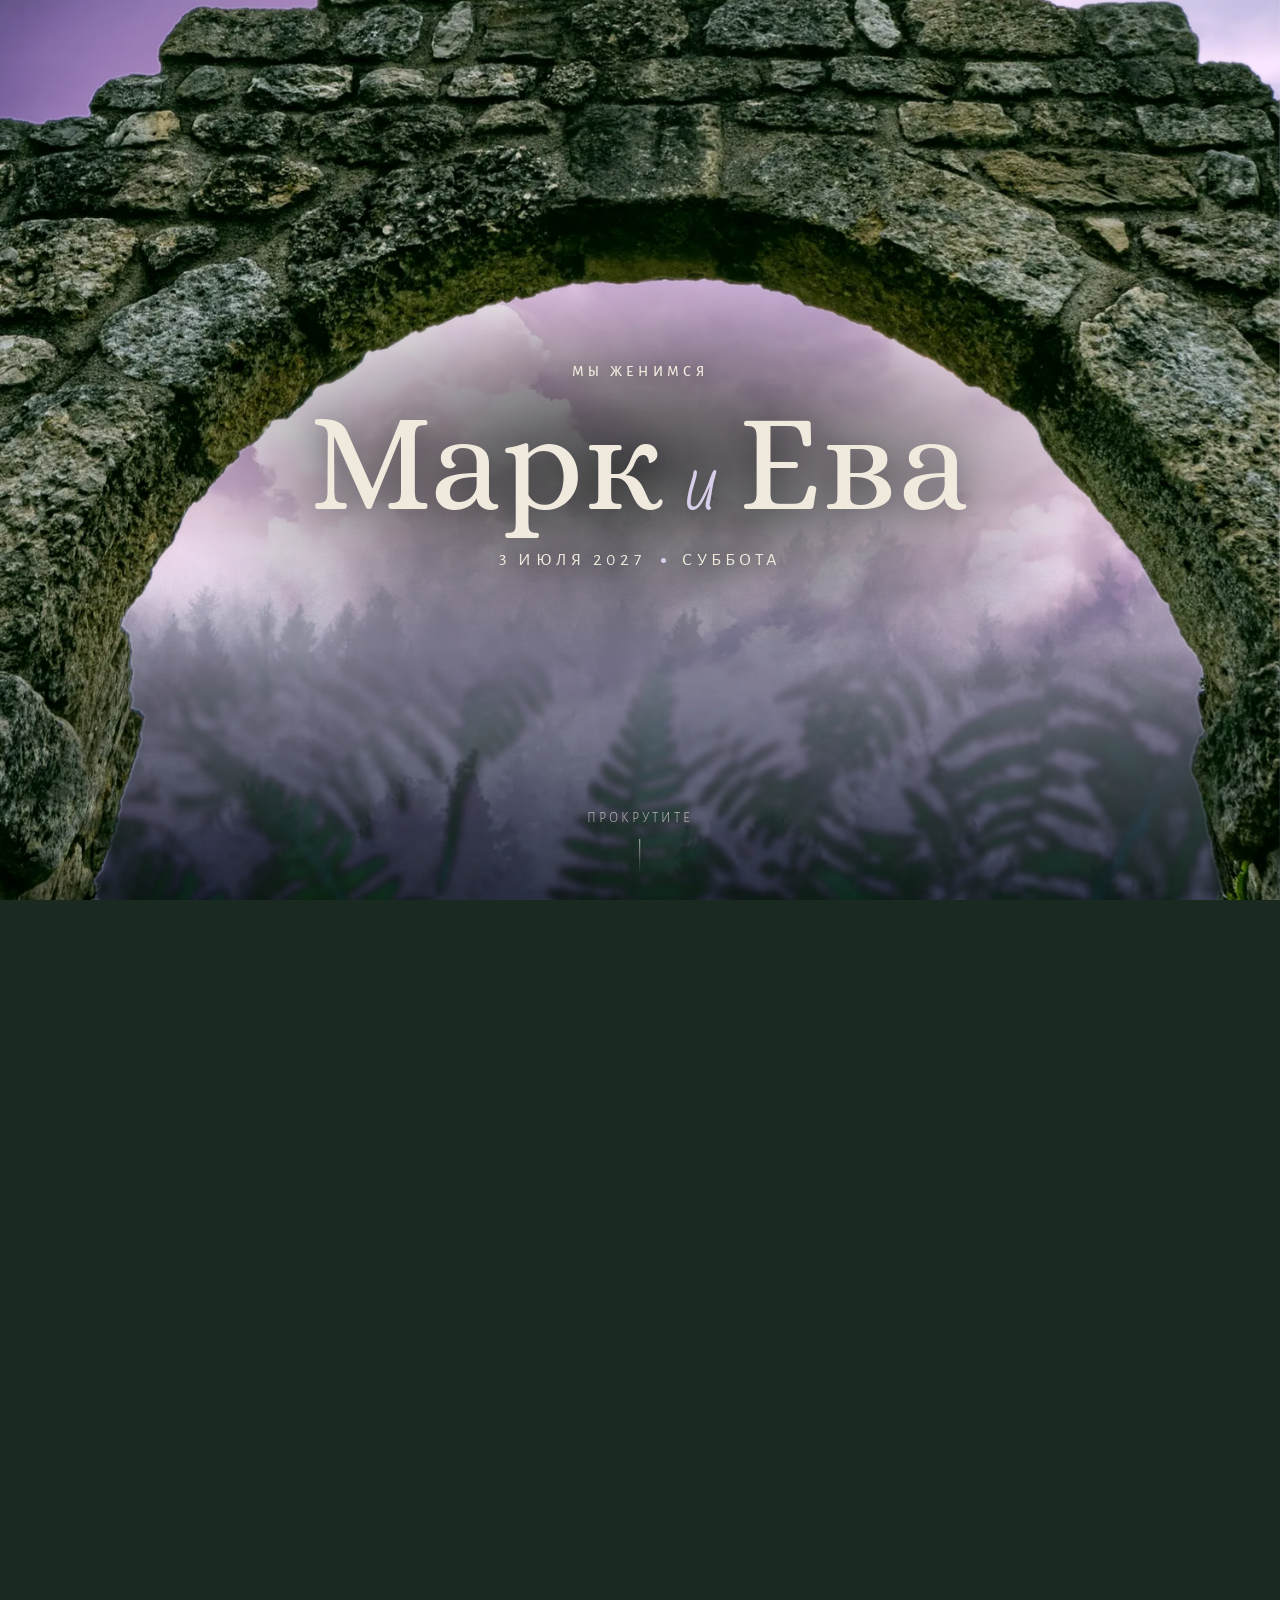
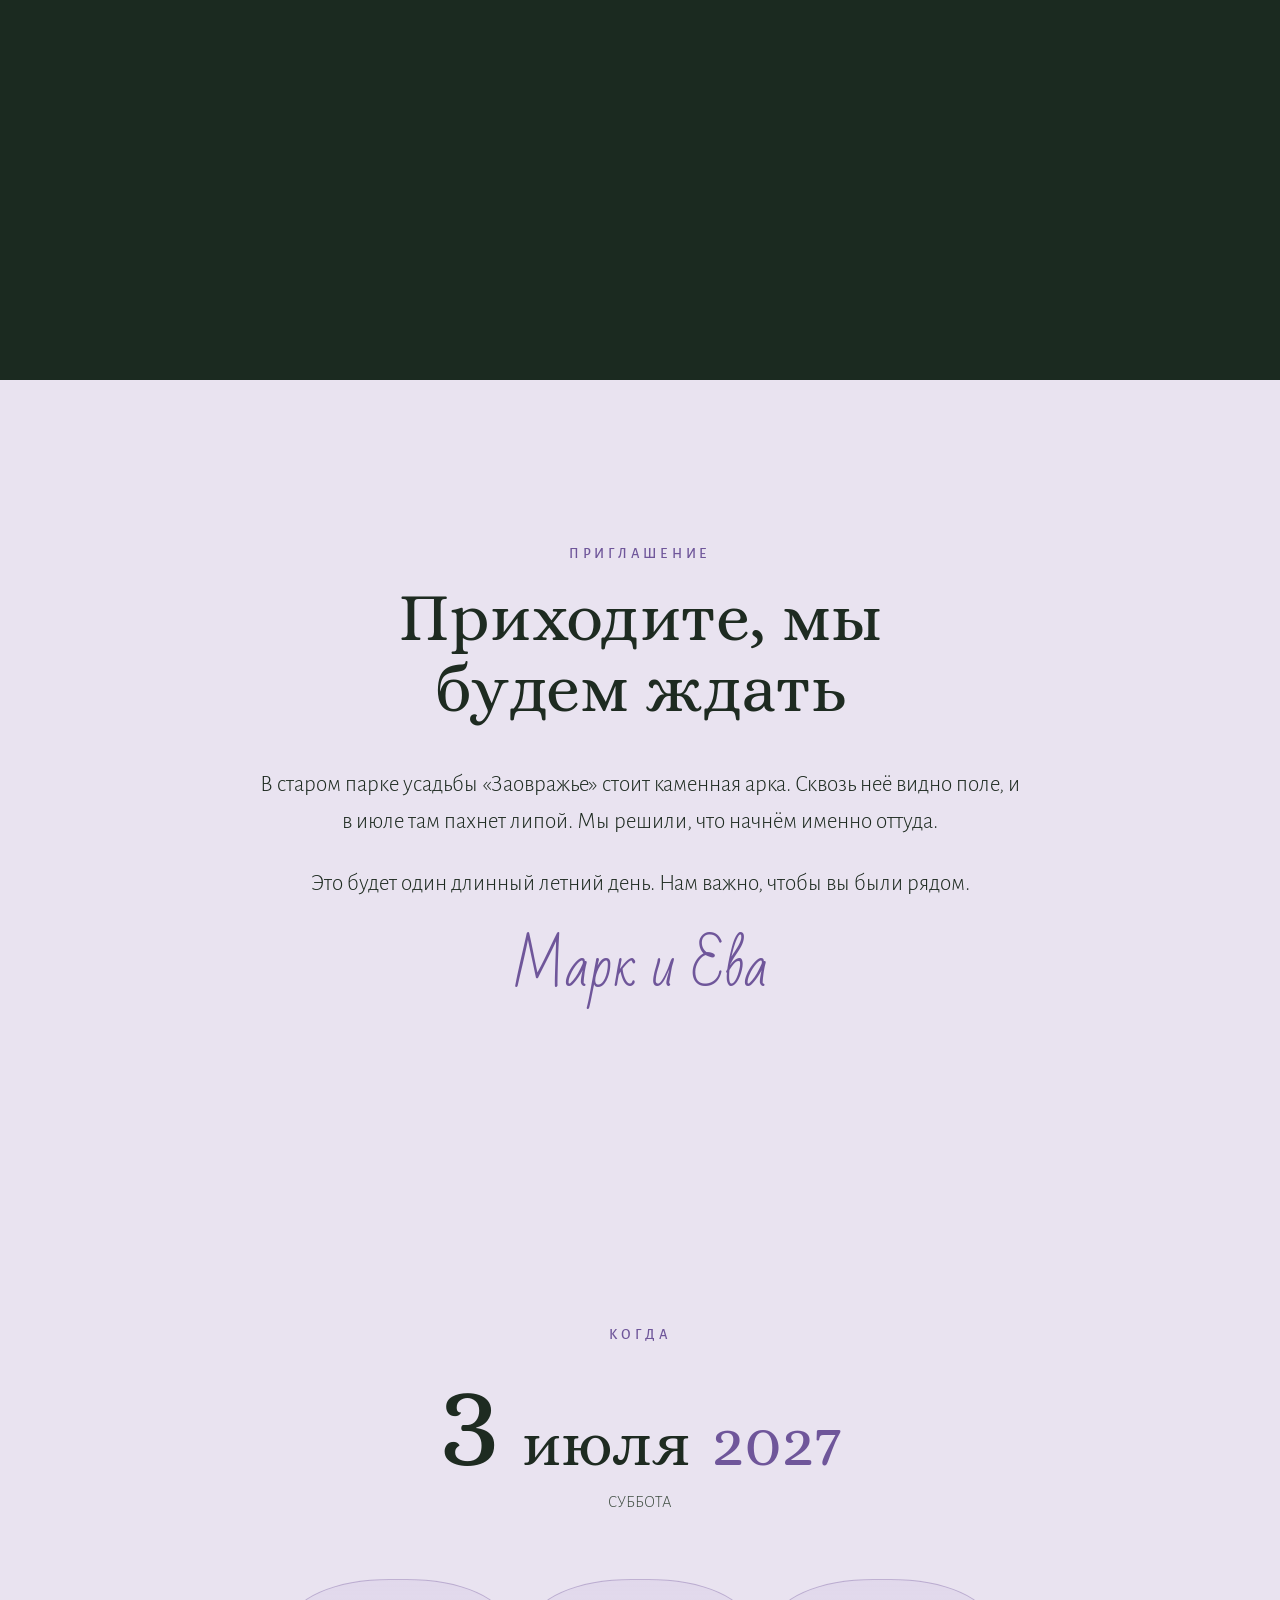
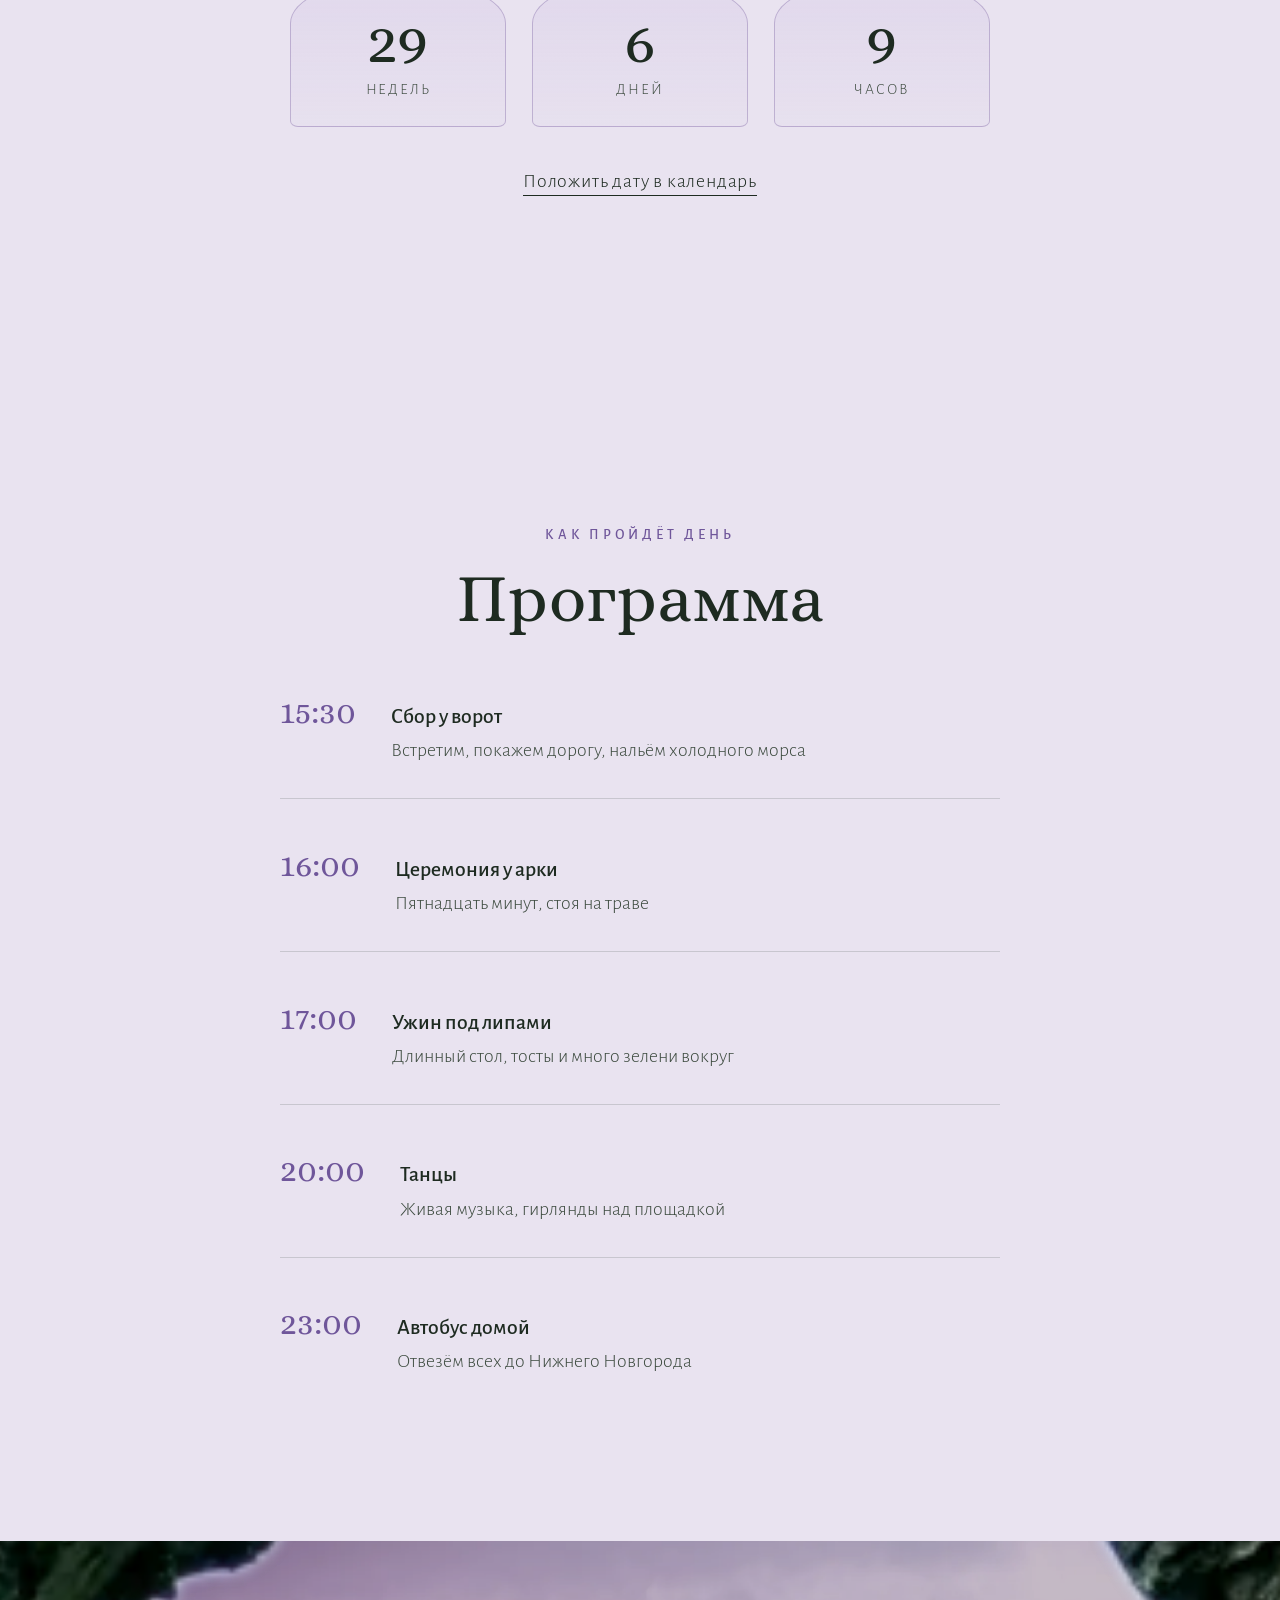
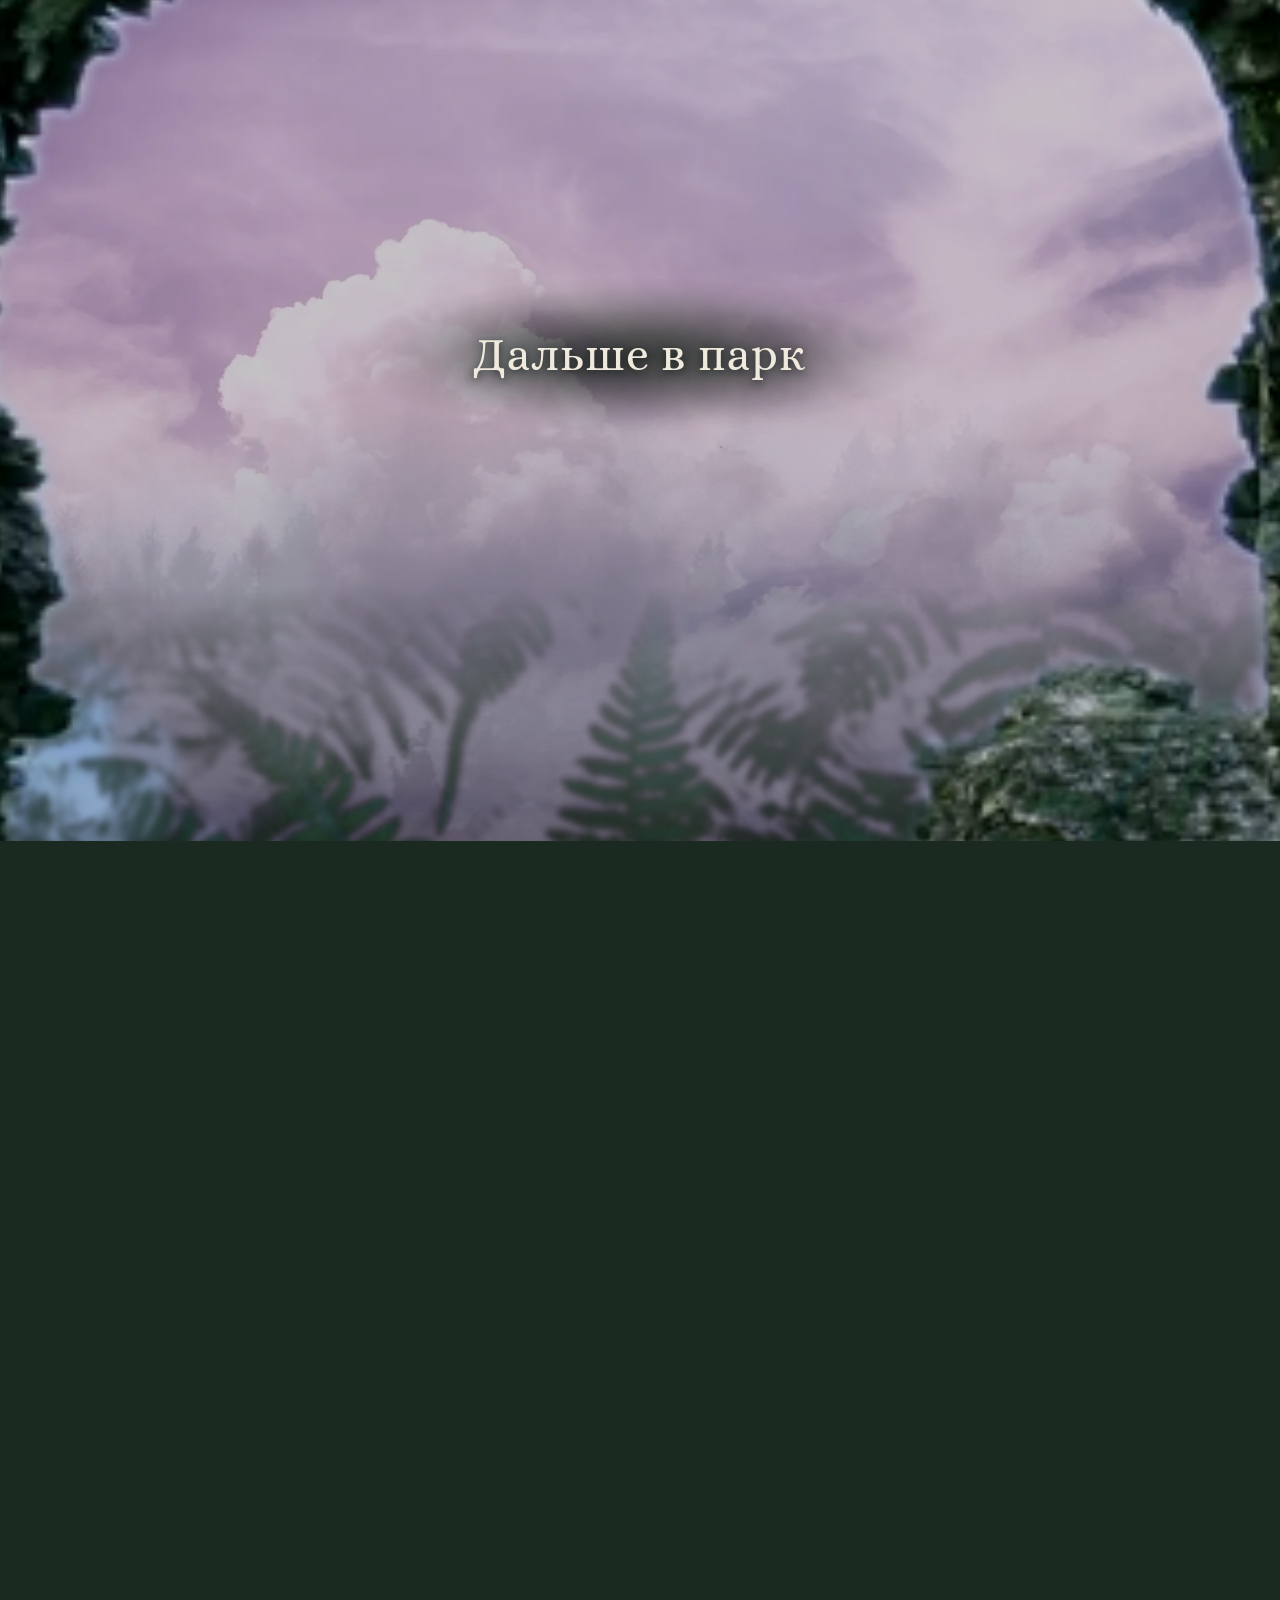
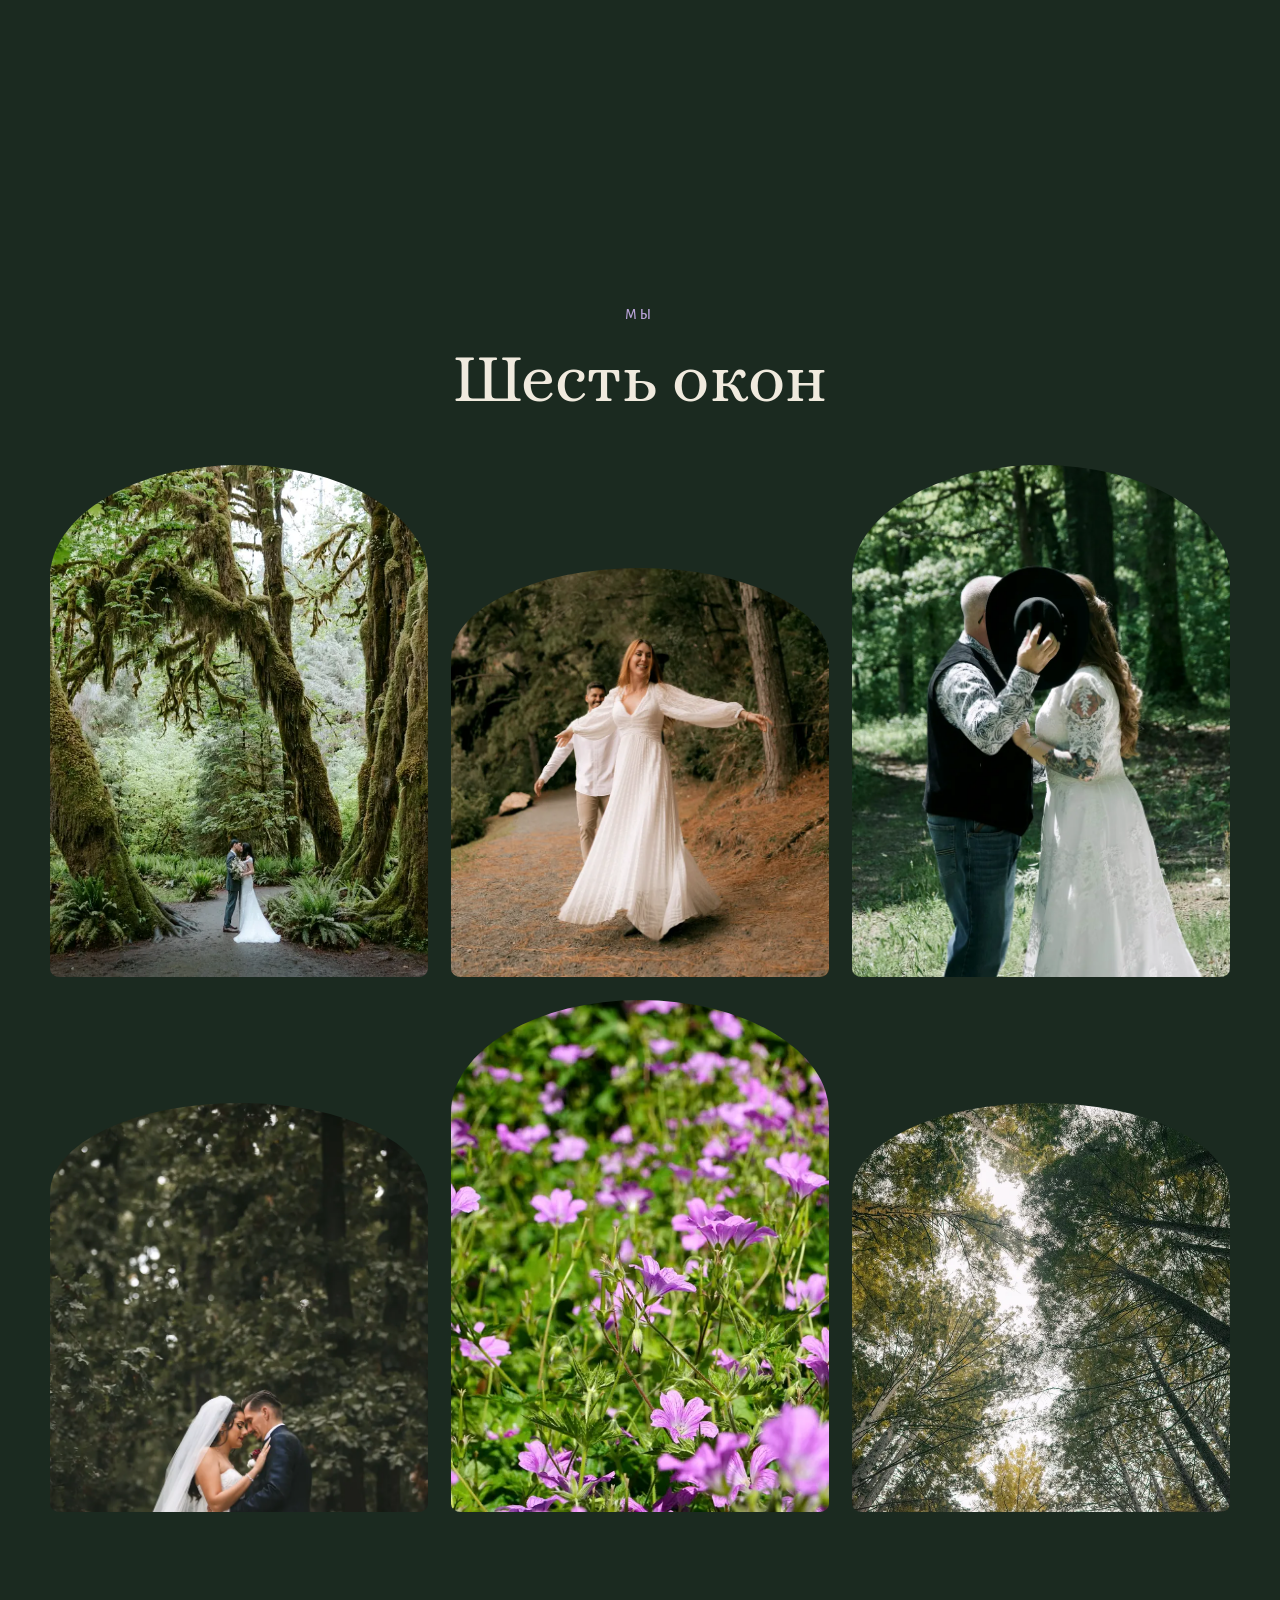
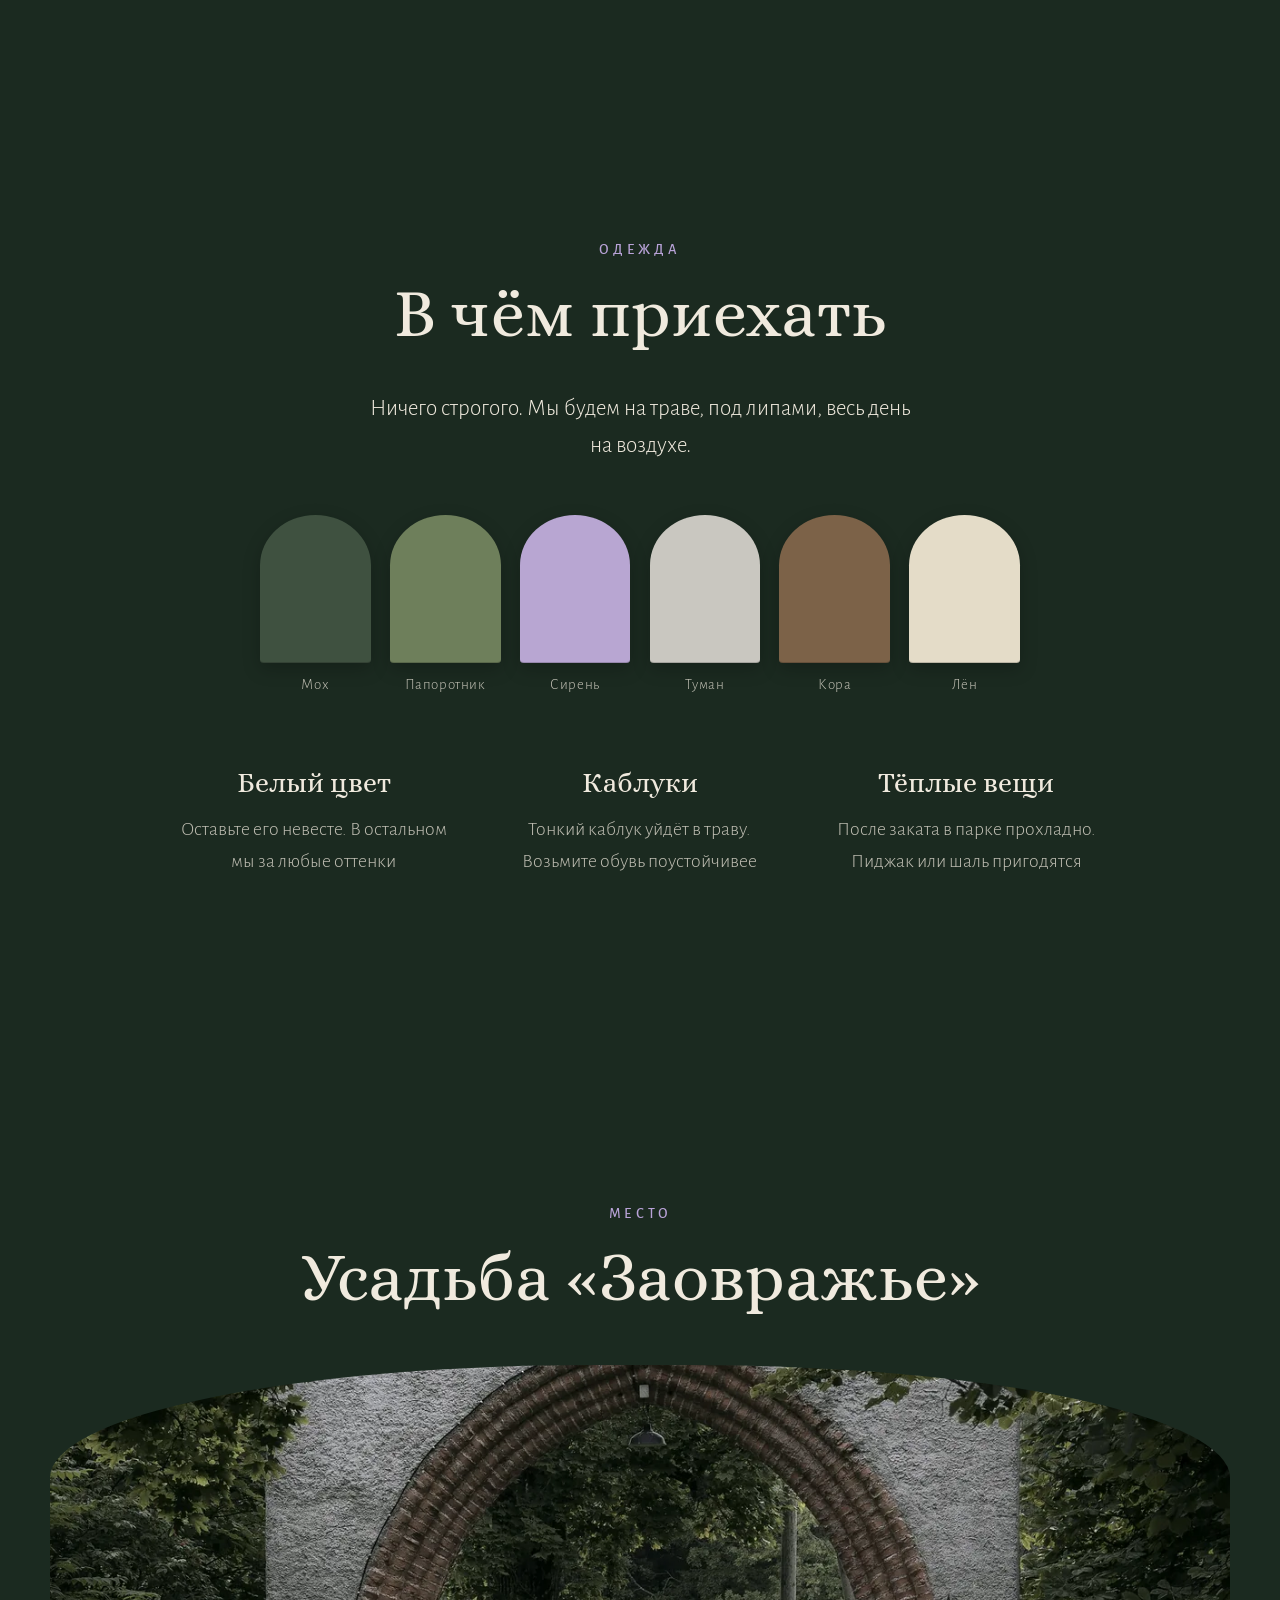
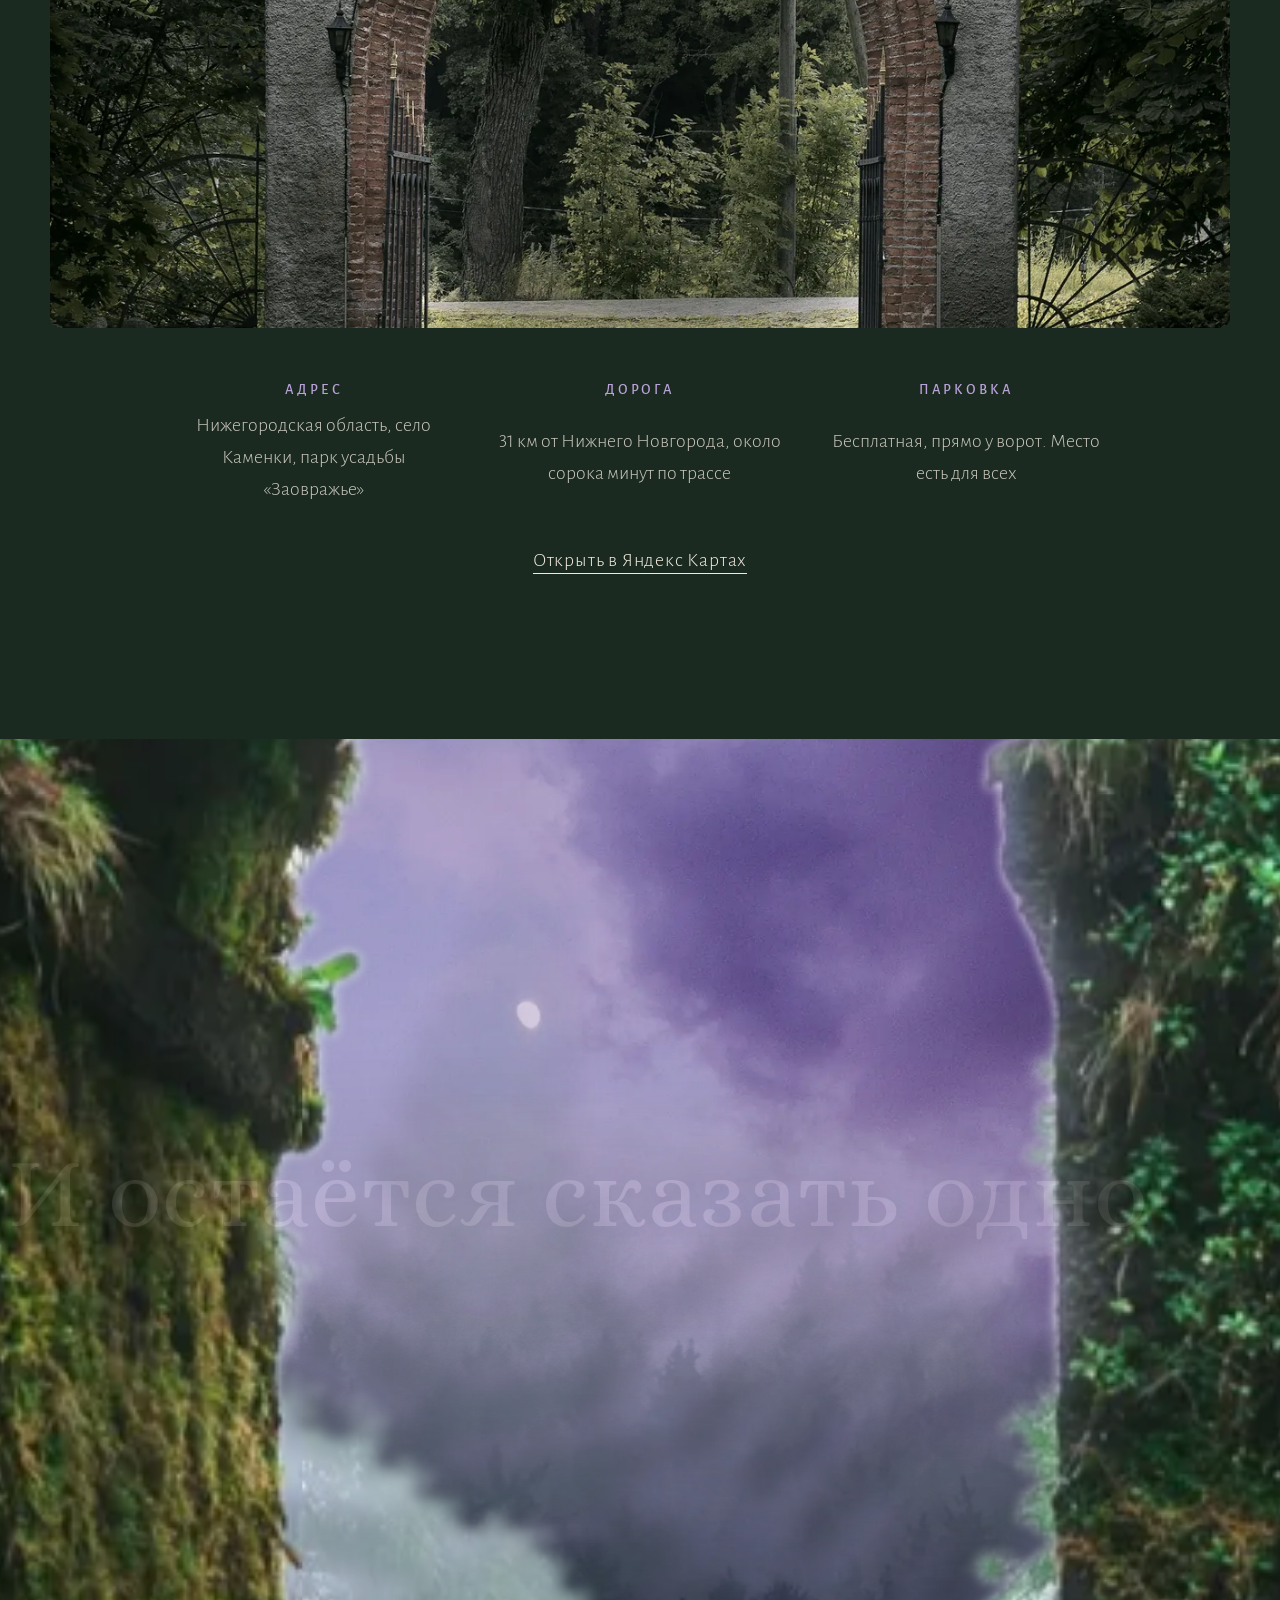
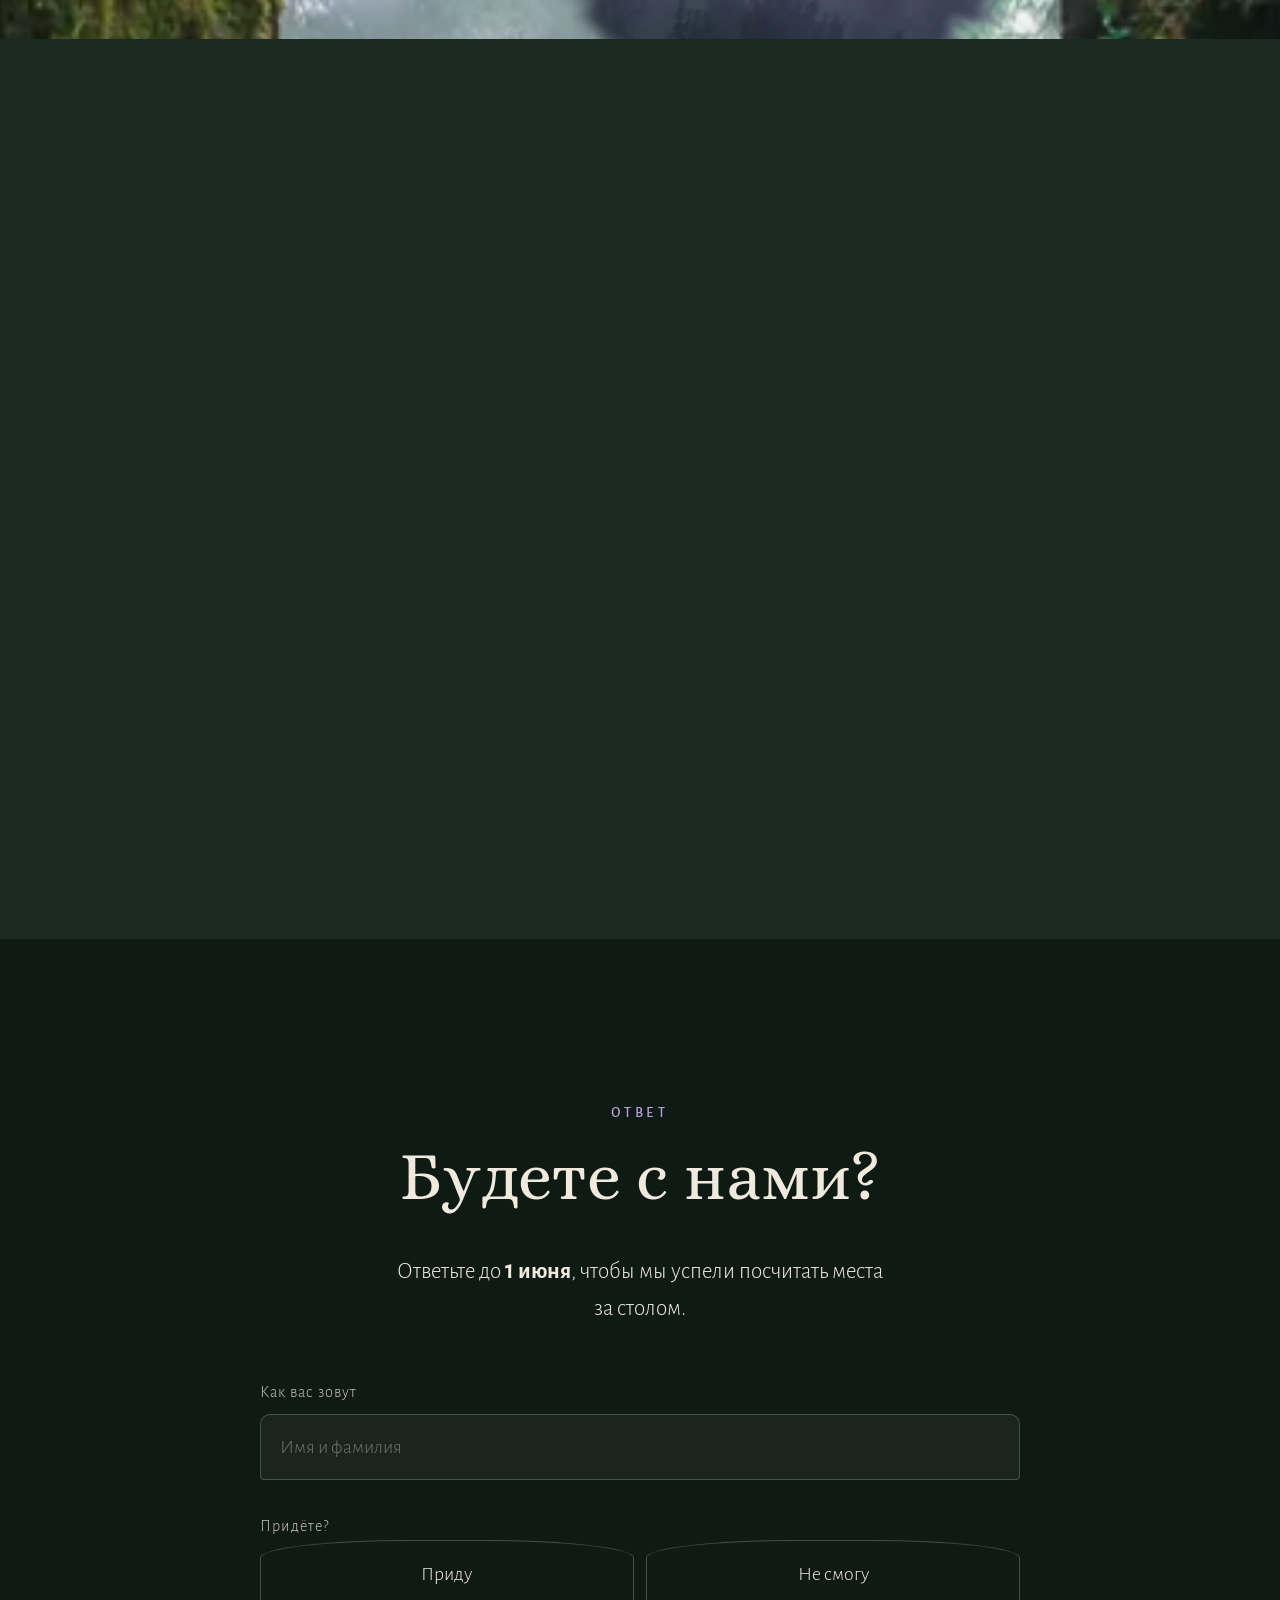
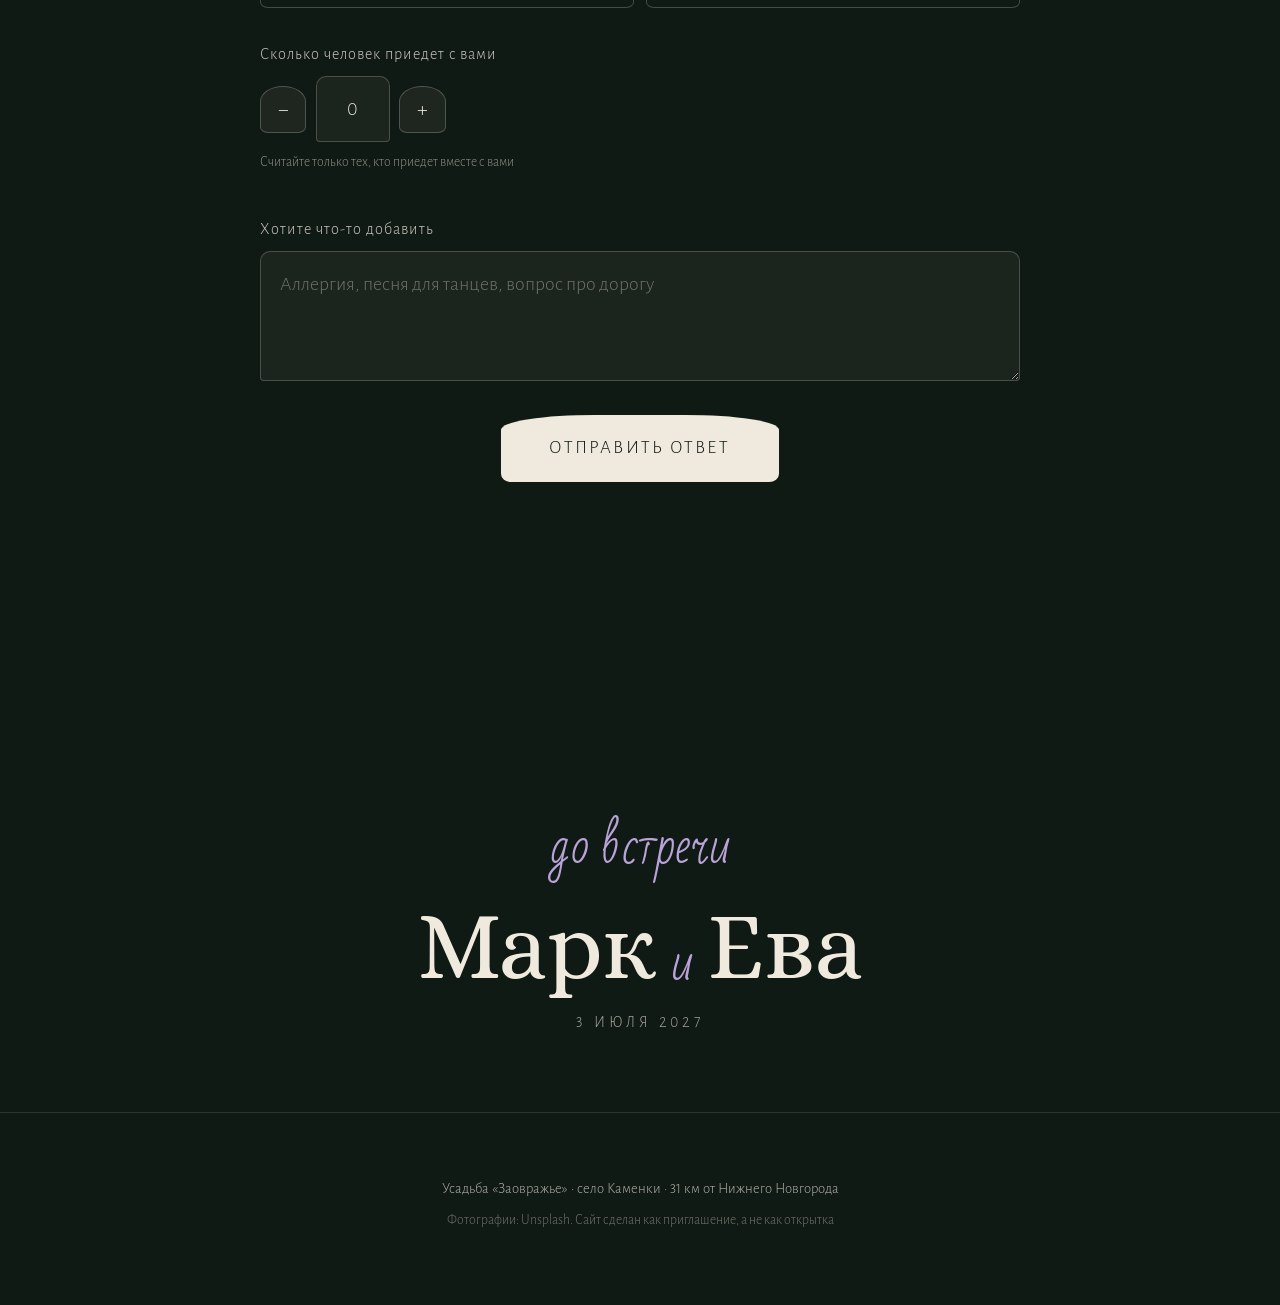
==== arka/index.html @ e2a146b3 "Ротонда: правки с показа — имена одной строкой, отсчёт по центру с минутами, заголовки по центру, сп" ====
<!doctype html>
<html lang="ru">
<head>
<meta charset="utf-8">
<meta name="viewport" content="width=device-width, initial-scale=1, viewport-fit=cover">
<title>Марк и Ева · приглашение на свадьбу</title>
<meta name="description" content="Приглашение на свадьбу Марка и Евы. Усадьба «Заовражье», село Каменки, 31 км от Нижнего Новгорода.">
<meta name="theme-color" content="#17281F">
<link rel="preconnect" href="https://fonts.googleapis.com">
<link rel="preconnect" href="https://fonts.gstatic.com" crossorigin>
<link href="https://fonts.googleapis.com/css2?family=Alice&family=Alegreya+Sans:wght@300;400;500&family=Bad+Script&display=swap" rel="stylesheet">
<link rel="preload" as="image" href="assets/sky.webp">
<link rel="preload" as="image" href="assets/arch1.webp">
<link rel="stylesheet" href="styles.css">
</head>
<body>
<a class="skip" href="#invite">Перейти к приглашению</a>

<!-- ══ ПРОХОД 1 · обложка ══════════════════════════════════════════════ -->
<section class="pass pass--cover" id="cover" data-pass="1" data-eye="52">
  <div class="stage">
    <div class="lyr lyr--sky"  data-k="0.16"><img decoding="async" src="assets/sky.webp" alt="" width="1400" height="980" fetchpriority="high"></div>
    <div class="lyr lyr--fog"  data-k="0.55"><img decoding="async" src="assets/fog.webp" alt="" width="1700" height="540"></div>

    <div class="lyr lyr--title" data-k="1.35">
      <div class="hero">
        <p class="hero__kick">Мы женимся</p>
        <h1 class="names">
          <span class="names__a">Марк</span><span class="names__and">и</span><span class="names__b">Ева</span>
        </h1>
        <p class="hero__date"><span data-dt="d"></span><i class="dot"></i><span data-dt="dow"></span></p>
      </div>
    </div>

    <div class="lyr lyr--arch" data-k="3.9"><img decoding="async" src="assets/arch1.webp" alt="Каменная арка, сквозь которую видно небо" width="1500" height="2000" fetchpriority="high"></div>
    <div class="lyr lyr--fern" data-k="6.0"><img decoding="async" src="assets/fern.webp" alt="" width="1400" height="408"></div>

    <p class="hint" aria-hidden="true"><span>Прокрутите</span><i></i></p>
  </div>
</section>

<!-- ══ МИР 1 · за аркой ════════════════════════════════════════════════ -->
<main class="world world--1">

  <section class="sec sec--invite" id="invite">
    <div class="wrap wrap--narrow">
      <p class="kick rise">Приглашение</p>
      <h2 class="h2 rise">Приходите, мы будем ждать</h2>
      <p class="lead rise">В старом парке усадьбы «Заовражье» стоит каменная арка. Сквозь неё видно поле, и в июле там пахнет липой. Мы решили, что начнём именно оттуда.</p>
      <p class="lead rise">Это будет один длинный летний день. Нам важно, чтобы вы были рядом.</p>
      <p class="sign rise"><span class="sign__hand">Марк и Ева</span></p>
    </div>
  </section>

  <section class="sec sec--when" id="when">
    <div class="wrap">
      <p class="kick rise">Когда</p>
      <p class="bigdate rise">
        <span class="bigdate__d" data-dt="dnum"></span>
        <span class="bigdate__m" data-dt="month"></span>
        <span class="bigdate__y" data-dt="year"></span>
      </p>
      <p class="dow rise" data-dt="dowspread" aria-label="суббота"></p>

      <ul class="count rise" id="count" aria-live="polite">
        <li><b data-c="a">—</b><span data-cl="a">дней</span></li>
        <li><b data-c="b">—</b><span data-cl="b">часов</span></li>
        <li><b data-c="c">—</b><span data-cl="c">минут</span></li>
      </ul>
      <p class="under rise"><a class="lnk" id="ics" href="#" download="mark-eva.ics">Положить дату в календарь</a></p>
    </div>
  </section>

  <section class="sec sec--day" id="day">
    <div class="wrap">
      <p class="kick rise">Как пройдёт день</p>
      <h2 class="h2 rise">Программа</h2>
      <ol class="day">
        <li class="day__i rise"><b class="day__t">15:30</b><span class="day__n">Сбор у ворот</span><span class="day__d">Встретим, покажем дорогу, нальём холодного морса</span></li>
        <li class="day__i rise"><b class="day__t">16:00</b><span class="day__n">Церемония у арки</span><span class="day__d">Пятнадцать минут, стоя на траве</span></li>
        <li class="day__i rise"><b class="day__t">17:00</b><span class="day__n">Ужин под липами</span><span class="day__d">Длинный стол, тосты и много зелени вокруг</span></li>
        <li class="day__i rise"><b class="day__t">20:00</b><span class="day__n">Танцы</span><span class="day__d">Живая музыка, гирлянды над площадкой</span></li>
        <li class="day__i rise"><b class="day__t">23:00</b><span class="day__n">Автобус домой</span><span class="day__d">Отвезём всех до Нижнего Новгорода</span></li>
      </ol>
    </div>
  </section>
</main>

<!-- ══ ПРОХОД 2 · в лес ════════════════════════════════════════════════ -->
<section class="pass pass--2" data-pass="2" data-eye="46" aria-hidden="true">
  <div class="stage">
    <div class="lyr lyr--sky"  data-k="0.14"><img decoding="async" src="assets/sky.webp" alt="" width="1400" height="980" loading="lazy"></div>
    <div class="lyr lyr--fog"  data-k="0.5"><img decoding="async" src="assets/fog.webp" alt="" width="1700" height="540" loading="lazy"></div>
    <div class="lyr lyr--arch" data-k="4.4"><img decoding="async" src="assets/arch2.webp" alt="" width="1150" height="1610" loading="lazy"></div>
    <div class="lyr lyr--word" data-k="2.6"><p class="password">Дальше в парк</p></div>
    <div class="lyr lyr--fern" data-k="6.4"><img decoding="async" src="assets/fern.webp" alt="" width="1400" height="408" loading="lazy"></div>
    <div class="lyr lyr--blend" data-k="0"></div>
  </div>
</section>

<!-- ══ МИР 2 · парк ════════════════════════════════════════════════════ -->
<div class="world world--2">

  <section class="sec sec--photos" id="photos">
    <div class="wrap">
      <p class="kick rise">Мы</p>
      <h2 class="h2 rise">Шесть окон</h2>
      <div class="cols">
        <figure class="col col--tall rise"><img decoding="async" src="assets/ph-1.webp" alt="Пара на тропе среди мшистых деревьев" width="1200" height="750" loading="lazy"></figure>
        <figure class="col rise"><img decoding="async" src="assets/ph-2.webp" alt="Невеста кружится на лесной тропе" width="780" height="1040" loading="lazy"></figure>
        <figure class="col col--tall rise"><img decoding="async" src="assets/ph-3.webp" alt="Пара прячется за шляпой" width="780" height="1040" loading="lazy"></figure>
        <figure class="col rise"><img decoding="async" src="assets/ph-4.webp" alt="Жених и невеста обнимаются среди деревьев" width="780" height="1040" loading="lazy"></figure>
        <figure class="col col--tall rise"><img decoding="async" src="assets/ph-5.webp" alt="Поляна лиловых цветов" width="1040" height="780" loading="lazy"></figure>
        <figure class="col rise"><img decoding="async" src="assets/ph-6.webp" alt="Кроны деревьев, снятые снизу" width="1040" height="780" loading="lazy"></figure>
      </div>
    </div>
  </section>

  <section class="sec sec--dress" id="dress">
    <div class="wrap">
      <p class="kick rise">Одежда</p>
      <h2 class="h2 rise">В чём приехать</h2>
      <p class="lead lead--c rise">Ничего строгого. Мы будем на траве, под липами, весь день на воздухе.</p>

      <ul class="swatches rise" aria-label="Цвета, которые хорошо лягут в кадр">
        <li class="sw" style="--c:#3F5140"><span>Мох</span></li>
        <li class="sw" style="--c:#6E7F5B"><span>Папоротник</span></li>
        <li class="sw" style="--c:#B8A6D2"><span>Сирень</span></li>
        <li class="sw" style="--c:#C9C7C0"><span>Туман</span></li>
        <li class="sw" style="--c:#7C6248"><span>Кора</span></li>
        <li class="sw" style="--c:#E4DCC8"><span>Лён</span></li>
      </ul>

      <ul class="asks">
        <li class="ask rise"><b>Белый цвет</b><span>Оставьте его невесте. В остальном мы за любые оттенки</span></li>
        <li class="ask rise"><b>Каблуки</b><span>Тонкий каблук уйдёт в траву. Возьмите обувь поустойчивее</span></li>
        <li class="ask rise"><b>Тёплые вещи</b><span>После заката в парке прохладно. Пиджак или шаль пригодятся</span></li>
      </ul>
    </div>
  </section>

  <section class="sec sec--where" id="where">
    <div class="wrap">
      <p class="kick rise">Место</p>
      <h2 class="h2 rise">Усадьба «Заовражье»</h2>
      <figure class="venue rise">
        <img decoding="async" src="assets/venue.webp" alt="Старые ворота усадьбы, за ними аллея" width="1300" height="866" loading="lazy">
      </figure>
      <ul class="facts">
        <li class="fact rise"><b>Адрес</b><span>Нижегородская область, село Каменки, парк усадьбы «Заовражье»</span></li>
        <li class="fact rise"><b>Дорога</b><span>31 км от Нижнего Новгорода, около сорока минут по трассе</span></li>
        <li class="fact rise"><b>Парковка</b><span>Бесплатная, прямо у ворот. Место есть для всех</span></li>
      </ul>
      <p class="under rise"><a class="lnk" href="https://yandex.ru/maps/?text=Нижегородская область Каменки" target="_blank" rel="noopener">Открыть в Яндекс Картах</a></p>
    </div>
  </section>
</div>

<!-- ══ ПРОХОД 3 · к вечеру ═════════════════════════════════════════════ -->
<section class="pass pass--3" data-pass="3" data-eye="44" aria-hidden="true">
  <div class="stage">
    <div class="lyr lyr--sky"  data-k="0.12"><img decoding="async" src="assets/sky-deep.webp" alt="" width="1400" height="980" loading="lazy"></div>
    <div class="lyr lyr--fog"  data-k="0.46"><img decoding="async" src="assets/fog.webp" alt="" width="1700" height="540" loading="lazy"></div>
    <div class="lyr lyr--arch" data-k="4.8"><img decoding="async" src="assets/arch3.webp" alt="" width="1150" height="1610" loading="lazy"></div>
    <div class="lyr lyr--word" data-k="2.6"><p class="password">И остаётся сказать одно</p></div>
    <div class="lyr lyr--fern" data-k="6.8"><img decoding="async" src="assets/fern.webp" alt="" width="1400" height="408" loading="lazy"></div>
    <div class="lyr lyr--blend" data-k="0"></div>
  </div>
</section>

<!-- ══ МИР 3 · ответ ═══════════════════════════════════════════════════ -->
<div class="world world--3">

  <section class="sec sec--rsvp" id="rsvp">
    <div class="wrap wrap--narrow">
      <p class="kick rise">Ответ</p>
      <h2 class="h2 rise" id="rsvpTitle">Будете с нами?</h2>
      <p class="lead lead--c rise">Ответьте до <b data-dt="deadline"></b>, чтобы мы успели посчитать места за столом.</p>

      <form class="form rise" id="form" novalidate>
        <div class="field">
          <label for="fName">Как вас зовут</label>
          <input id="fName" name="name" type="text" autocomplete="name" placeholder="Имя и фамилия">
          <p class="err" id="errName" hidden>Без имени мы вас не найдём в списке</p>
        </div>

        <fieldset class="field field--choice">
          <legend>Придёте?</legend>
          <div class="choice">
            <label class="pick"><input type="radio" name="go" value="yes"><span>Приду</span></label>
            <label class="pick"><input type="radio" name="go" value="no"><span>Не смогу</span></label>
          </div>
          <p class="err" id="errGo" hidden>Отметьте, пожалуйста, один из двух ответов</p>
        </fieldset>

        <div class="field" id="withBox">
          <label for="fWith">Сколько человек приедет с вами</label>
          <div class="stepper">
            <button type="button" class="step" data-step="-1" aria-label="Меньше на одного">−</button>
            <input id="fWith" name="with" type="text" inputmode="numeric" value="0" size="3" aria-describedby="withHint">
            <button type="button" class="step" data-step="1" aria-label="Больше на одного">+</button>
          </div>
          <p class="hintline" id="withHint">Считайте только тех, кто приедет вместе с вами</p>
          <div class="guests" id="guests"></div>
        </div>

        <div class="field">
          <label for="fNote">Хотите что-то добавить</label>
          <textarea id="fNote" name="note" rows="3" placeholder="Аллергия, песня для танцев, вопрос про дорогу"></textarea>
        </div>

        <button class="btn" type="submit">Отправить ответ</button>
      </form>

      <div class="thanks" id="thanksYes" hidden>
        <p class="thanks__hand">Ждём вас</p>
        <p class="thanks__p">Записали. <b data-dt="short"></b>, в половине четвёртого, у ворот усадьбы. Если планы поменяются, просто напишите нам.</p>
      </div>
      <div class="thanks" id="thanksNo" hidden>
        <p class="thanks__hand">Записали</p>
        <p class="thanks__p">Очень жаль, что не получится. Спасибо, что ответили: так нам проще собрать стол. Обнимем при следующей встрече.</p>
      </div>
    </div>
  </section>

  <section class="sec sec--final" id="final">
    <div class="wrap">
      <p class="final__hand">до встречи</p>
      <p class="final__names">
        <span>Марк</span><span class="final__and">и</span><span>Ева</span>
      </p>
      <p class="final__dt"><span data-dt="d"></span></p>
    </div>
  </section>

  <footer class="foot">
    <p class="foot__line">Усадьба «Заовражье» · село Каменки · 31 км от Нижнего Новгорода</p>
    <p class="foot__line foot__line--dim">Фотографии: Unsplash. Сайт сделан как приглашение, а не как открытка</p>
  </footer>
</div>

<script src="script.js"></script>
</body>
</html>
---- arka/styles.css ----
/* ═══════════════════════════════════════════════════════════════════════
   «Сквозь арку» — Марк и Ева

   Правило номер один: на движущихся слоях только transform и opacity.
   Ни filter, ни backdrop-filter, ни mix-blend-mode, ни mask-composite —
   каждый из них уже стоил кадров на прошлых сайтах. Вся оптика запечена
   в файлы скриптом assets/build.py.
   ═══════════════════════════════════════════════════════════════════════ */

:root {
  /* три мира по вертикали: небо → парк → вечер */
  --moss-deep: #101A14;
  --moss: #1B2A20;
  --stone: #2C3B31;
  --paper: #F0EADE;
  --paper-2: #E9E3F0;
  --ink: #1E2B21;
  --ink-2: #3E4C40;
  --lilac: #B9A3D8;
  --lilac-deep: #6F569A;
  --lilac-pale: #D9CEEA;

  --f-display: 'Alice', Georgia, 'Times New Roman', serif;
  --f-text: 'Alegreya Sans', 'Segoe UI', system-ui, sans-serif;
  /* Рукописных с кириллицей на Google Fonts наперечёт. Marck Script
     занят «Стеклянным садом», Cormorant Italic — «Утром в саду»,
     Great Vibes — «Золотым порталом», Comforter — «Ротондой».
     Остаётся перьевой Bad Script, и он этому лесу как раз к лицу. */
  --f-hand: 'Bad Script', 'Alice', cursive;

  --t-base: clamp(1.06rem, 1rem + .34vw, 1.24rem);
  --t-lead: clamp(1.16rem, 1.08rem + .46vw, 1.46rem);
  --t-kick: clamp(.84rem, .8rem + .12vw, .95rem);
  --t-h2: clamp(2.3rem, 1.4rem + 3.6vw, 4.5rem);
  --t-names: clamp(3.2rem, 1.1rem + 9.6vw, 9.8rem);

  --gut: clamp(1.2rem, .6rem + 2.6vw, 3rem);
  --sec-y: clamp(5rem, 3rem + 9vw, 11rem);
  --eye: 52%;

  color-scheme: light dark;
}

*, *::before, *::after { box-sizing: border-box; }

/* Свой display перебивает браузерное [hidden] — на этом уже терялся
   экран благодарности рядом с живой формой. */
[hidden] { display: none !important; }

html { scroll-behavior: smooth; }

body {
  margin: 0;
  background: var(--moss);
  color: var(--paper);
  font-family: var(--f-text);
  font-weight: 300;
  font-size: var(--t-base);
  line-height: 1.62;
  font-variant-numeric: lining-nums;
  -webkit-font-smoothing: antialiased;
  overflow-x: hidden;
}

img { max-width: 100%; display: block; }

.skip {
  position: absolute; left: -9999px; top: 0; z-index: 99;
  background: var(--paper); color: var(--ink); padding: .8em 1.4em;
}
.skip:focus { left: 1rem; top: 1rem; }

:focus-visible { outline: 2px solid var(--lilac); outline-offset: 3px; }

/* ── общие блоки ──────────────────────────────────────────────────────── */

.wrap { width: min(1180px, 100% - var(--gut) * 2); margin-inline: auto; }
.wrap--narrow { width: min(760px, 100% - var(--gut) * 2); }

.sec { padding-block: var(--sec-y); }

.kick {
  font-family: var(--f-text);
  font-weight: 500;
  font-size: var(--t-kick);
  letter-spacing: .26em;
  text-transform: uppercase;
  margin: 0 0 1.1em;
  color: var(--lilac-deep);
  text-align: center;
}

.h2 {
  font-family: var(--f-display);
  font-weight: 400;
  font-size: var(--t-h2);
  line-height: 1.04;
  letter-spacing: .005em;
  margin: 0 0 .6em;
  text-align: center;
  text-wrap: balance;
}

.lead {
  font-size: var(--t-lead);
  line-height: 1.6;
  margin: 0 0 1.1em;
  text-wrap: pretty;
}
.lead--c { text-align: center; margin-inline: auto; max-width: 46ch; }

.under { text-align: center; margin: 2.4rem 0 0; }

.lnk {
  color: inherit;
  font-size: var(--t-base);
  letter-spacing: .04em;
  text-decoration: none;
  border-bottom: 1px solid currentColor;
  padding-bottom: .18em;
  transition: color .25s;
}
.lnk:hover { color: var(--lilac); }

/* появление по прокрутке */
.rise { opacity: 0; transform: translate3d(0, 22px, 0); }
.rise.is-in {
  opacity: 1; transform: none;
  transition: opacity .8s cubic-bezier(.2,.7,.3,1), transform .8s cubic-bezier(.2,.7,.3,1);
  transition-delay: var(--d, 0s);
}

/* ═══ ПРОХОД ═══════════════════════════════════════════════════════════
   Секция высокая, внутри липкая сцена во весь экран. Все слои считаются
   от одной переменной прокрутки и расходятся из одной точки — той,
   куда «летит камера». Точку задаёт скрипт: она должна попасть в проём,
   иначе гость пройдёт сквозь кладку.
   ═══════════════════════════════════════════════════════════════════ */

.pass { position: relative; height: 220svh; }
.pass--2, .pass--3 { height: 200svh; }

.stage {
  position: sticky; top: 0;
  height: 100svh;
  overflow: hidden;
  isolation: isolate;
}

.lyr {
  position: absolute; inset: 0;
  transform-origin: var(--eyeX, 50%) var(--eye);
  backface-visibility: hidden;
}
/* will-change вешается скриптом только на тот проход, который сейчас на
   экране. Постоянно висящий на пятнадцати слоях, он держит в памяти
   пятнадцать растров разом. */
.is-live .lyr {
  will-change: transform;
}

.lyr--sky img { width: 100%; height: 100%; object-fit: cover; object-position: 50% 40%; }

/* Высота слоя задаётся самой картинкой (height:auto). При object-fit:cover
   браузер срезал верх кадра вместе с началом градиента, и по экрану шла
   прямая линия — граница прозрачности. */
.lyr--fog {
  top: auto; bottom: -4%; height: auto;
  left: -14%; right: -14%;
  opacity: .55;
}
.lyr--fog img { width: 100%; height: auto; }

.lyr--arch img { width: 100%; height: 100%; object-fit: cover; object-position: 50% 70%; }

.lyr--fern {
  top: auto; bottom: -20%; height: auto;
  left: -8%; right: -8%;
  opacity: .55;
}
.lyr--fern img { width: 100%; height: auto; }

/* Цвет мира, в который ведёт проход. К концу прохода все слои уходят
   в прозрачность, и остаётся ровно он — стык со следующей секцией
   получается бесшовным сам собой, без единого кадра анимации цвета. */
.pass--cover .stage { background: var(--paper-2); }
.pass--2 { --from: var(--paper-2); }
.pass--3 { --from: var(--moss); }
.pass--2 .stage { background: var(--moss); }
.pass--3 .stage { background: var(--moss-deep); }

/* Мягкий вход в кадр: цвет мира, из которого гость приехал. Уходит вместе
   с остальными слоями, иначе к концу прохода светлая полоса остаётся
   висеть поперёк тёмного экрана. */
.lyr--blend {
  inset: 0 0 auto 0; height: 18svh;
  background: linear-gradient(to bottom, var(--from, transparent), transparent);
  pointer-events: none;
  transform: none !important;
}

/* Блок с текстом центрируется не по экрану, а по точке схода: он лежит
   внутри проёма, поэтому арка проходит поверх имён, а не под ними. */
.lyr--title, .lyr--word {
  position: absolute;
  top: calc(var(--eye) - 50%);
  bottom: calc(50% - var(--eye));
  display: grid; place-items: center;
  padding-inline: var(--gut);
  text-align: center;
}

/* Светлое облако в проёме съедает кремовый текст. Вуаль мягкая и
   эллиптическая, а не плашка: плотность подобрана замером яркости
   под самими буквами, а не на глаз. Лежит внутри слоя с текстом,
   поэтому уезжает и гаснет вместе с ним и не стоит ни кадра. */
.hero::before, .password::before {
  content: "";
  position: absolute; inset: -54% -38%;
  /* Пять остановок вместо двух: у радиального градиента с одной парой
     виден край эллипса, и на ровном светлом небе он читается пятном.
     Ступени приближают гауссов спад, и кромка пропадает. */
  background: radial-gradient(closest-side,
              rgba(18,27,21,.74) 0%, rgba(18,27,21,.60) 26%, rgba(18,27,21,.38) 50%,
              rgba(18,27,21,.18) 70%, rgba(18,27,21,.05) 87%, rgba(18,27,21,0) 100%);
  pointer-events: none;
  z-index: -1;
}

/* ── обложка ──────────────────────────────────────────────────────────── */

.hero, .password { position: relative; }
.hero { max-width: min(94vw, 1120px); }

.hero__kick {
  font-size: var(--t-kick);
  letter-spacing: .3em;
  text-transform: uppercase;
  font-weight: 500;
  margin: 0 0 .9em;
  color: var(--paper);
  text-shadow: 0 2px 18px rgba(16,26,20,.6);
}

.names {
  font-family: var(--f-display);
  font-weight: 400;
  font-size: var(--t-names);
  line-height: .92;
  margin: 0;
  letter-spacing: .012em;
  color: var(--paper);
  text-shadow: 0 4px 34px rgba(16,26,20,.55);
  display: flex;
  align-items: flex-end;
  justify-content: center;
  gap: .12em;
  flex-wrap: wrap;
}

/* Рукописное «и» садится на низ имён, а не по центру строки. */
.names__and {
  font-family: var(--f-hand);
  font-size: .54em;
  color: var(--lilac-pale);
  line-height: 1;
  padding-bottom: .06em;
  text-shadow: 0 2px 16px rgba(16,26,20,.5);
}

.hero__date {
  margin: 1.1em 0 0;
  font-size: clamp(.95rem, .88rem + .3vw, 1.14rem);
  letter-spacing: .24em;
  text-transform: uppercase;
  font-weight: 400;
  color: var(--paper);
  text-shadow: 0 2px 16px rgba(16,26,20,.6);
  display: flex; align-items: center; justify-content: center; gap: .9em;
  flex-wrap: wrap;
}
.dot { width: 5px; height: 5px; border-radius: 50%; background: var(--lilac-pale); display: inline-block; }

.password {
  font-family: var(--f-display);
  font-size: clamp(1.5rem, 1rem + 2.4vw, 2.9rem);
  letter-spacing: .02em;
  margin: 0 auto;
  max-width: 90vw;
  text-wrap: balance;
  color: var(--paper);
  /* Подпись прохода ложится и на светлое небо, и на тёмную кладку —
     одной тени мало, нужна ближняя плотная и дальняя мягкая. */
  text-shadow: 0 2px 10px rgba(16,26,20,.9), 0 8px 44px rgba(16,26,20,.65);
}

.hint {
  position: absolute; left: 50%; bottom: clamp(1.2rem, 3vh, 2.6rem);
  transform: translateX(-50%);
  margin: 0;
  display: flex; flex-direction: column; align-items: center; gap: .55rem;
  font-size: .84rem; letter-spacing: .22em; text-transform: uppercase;
  color: var(--paper);
  opacity: .75;
  text-shadow: 0 2px 12px rgba(16,26,20,.7);
}
.hint i {
  width: 1px; height: 34px;
  background: linear-gradient(to bottom, var(--paper), transparent);
}

/* ═══ МИРЫ ═════════════════════════════════════════════════════════════ */

.world--1 {
  background: var(--paper-2);
  color: var(--ink);
  position: relative;
}
.world--1 .kick { color: var(--lilac-deep); }
.world--1 .lnk:hover { color: var(--lilac-deep); }

.world--2 { background: var(--moss); color: var(--paper); }
.world--2 .kick { color: var(--lilac); }

.world--3 { background: var(--moss-deep); color: var(--paper); }
.world--3 .kick { color: var(--lilac); }

/* ── приглашение ──────────────────────────────────────────────────────── */

.sec--invite .lead { text-align: center; }

.sign { text-align: center; margin: 2.2rem 0 0; }
.sign__hand {
  font-family: var(--f-hand);
  font-size: clamp(2rem, 1.2rem + 3vw, 3.4rem);
  color: var(--lilac-deep);
  line-height: 1.1;
  display: inline-block;
}

/* ── дата и отсчёт ────────────────────────────────────────────────────── */

.bigdate {
  font-family: var(--f-display);
  font-size: clamp(3.4rem, 1.4rem + 8.4vw, 8.4rem);
  line-height: .9;
  margin: 0;
  text-align: center;
  display: flex; align-items: baseline; justify-content: center;
  gap: .16em;
  flex-wrap: wrap;
}
.bigdate__m { font-size: .5em; }
.bigdate__y { font-size: .5em; color: var(--lilac-deep); }

/* «суббота» разогнана ровно по ширине даты: обёртка max-content,
   внутри буквы разложены флексом. */
.dow {
  width: max-content;
  max-width: 100%;
  margin: .55em auto 0;
  display: flex; justify-content: space-between;
  font-size: clamp(.84rem, .78rem + .3vw, 1.05rem);
  letter-spacing: 0;
  text-transform: uppercase;
  color: var(--ink-2);
}

.count {
  list-style: none; margin: clamp(2.6rem, 5vw, 4.4rem) 0 0; padding: 0;
  display: grid; grid-template-columns: repeat(3, 1fr);
  gap: clamp(.6rem, 2vw, 1.6rem);
  max-width: 700px; margin-inline: auto;
}
.count li {
  display: grid; justify-items: center; gap: .35rem;
  padding: clamp(1.1rem, 2.4vw, 1.9rem) .5rem clamp(.9rem, 2vw, 1.4rem);
  /* арка вместо плоского прямоугольника — форма всего сайта */
  border: 1px solid rgba(111,86,154,.34);
  border-radius: 46% 46% 8px 8px / 30% 30% 6px 6px;
  background: linear-gradient(to bottom, rgba(185,163,216,.16), rgba(185,163,216,.03));
}
.count b {
  font-family: var(--f-display);
  font-weight: 400;
  font-size: clamp(2.2rem, 1.2rem + 3.6vw, 3.9rem);
  line-height: 1;
}
.count span {
  font-size: clamp(.84rem, .8rem + .2vw, .96rem);
  letter-spacing: .12em;
  text-transform: uppercase;
  color: var(--ink-2);
}

/* ── программа дня ────────────────────────────────────────────────────── */

.day {
  list-style: none; margin: clamp(2rem, 4vw, 3.4rem) 0 0; padding: 0;
  display: grid; gap: clamp(1.4rem, 3vw, 2.4rem);
  max-width: 720px; margin-inline: auto;
}
.day__i {
  display: grid;
  grid-template-columns: minmax(4.6rem, auto) 1fr;
  column-gap: clamp(1rem, 3vw, 2.2rem);
  align-items: baseline;
  padding-bottom: clamp(1.2rem, 2.6vw, 2rem);
  border-bottom: 1px solid rgba(30,43,33,.16);
}
.day__i:last-child { border-bottom: 0; padding-bottom: 0; }
.day__t {
  font-family: var(--f-display);
  font-weight: 400;
  font-size: clamp(1.5rem, 1.1rem + 1.5vw, 2.1rem);
  color: var(--lilac-deep);
  grid-row: 1 / span 2;
}
.day__n {
  font-size: clamp(1.14rem, 1.04rem + .4vw, 1.4rem);
  font-weight: 500;
}
.day__d { color: var(--ink-2); font-size: var(--t-base); }

/* ── галерея: колоннада арочных окон ──────────────────────────────────── */

.cols {
  margin-top: clamp(2rem, 4vw, 3.4rem);
  display: grid;
  grid-template-columns: repeat(3, 1fr);
  gap: clamp(.7rem, 1.8vw, 1.5rem);
  align-items: end;
}
.col { margin: 0; overflow: hidden; border-radius: 50% 50% 10px 10px / 22% 22% 8px 8px; }
.col img {
  width: 100%; height: clamp(230px, 32vw, 430px);
  object-fit: cover;
}
.col--tall img { height: clamp(290px, 40vw, 540px); }

/* ── одежда ───────────────────────────────────────────────────────────── */

.swatches {
  list-style: none; margin: clamp(2rem, 4vw, 3.2rem) auto 0; padding: 0;
  display: grid; grid-template-columns: repeat(6, 1fr);
  gap: clamp(.6rem, 1.6vw, 1.2rem);
  max-width: 760px;
}
.sw { display: grid; justify-items: center; gap: .6rem; }
/* образец цвета — маленькая арка, не кружок и не квадрат */
.sw::before {
  content: ""; display: block;
  width: 100%; aspect-ratio: 3 / 4;
  background: var(--c);
  border-radius: 50% 50% 4px 4px / 34% 34% 3px 3px;
  box-shadow: inset 0 -1px 0 rgba(0,0,0,.18), 0 6px 18px rgba(0,0,0,.22);
}
.sw span {
  font-size: clamp(.82rem, .78rem + .2vw, .94rem);
  letter-spacing: .04em;
  color: rgba(240,234,222,.78);
}

.asks {
  list-style: none; margin: clamp(2.6rem, 5vw, 4rem) auto 0; padding: 0;
  display: grid; grid-template-columns: repeat(3, 1fr);
  gap: clamp(1.4rem, 3vw, 2.6rem);
  max-width: 940px;
  text-align: center;
}
.ask { display: grid; gap: .4rem; }
.ask b {
  font-family: var(--f-display);
  font-weight: 400;
  font-size: clamp(1.3rem, 1.1rem + 1vw, 1.75rem);
}
.ask span { color: rgba(240,234,222,.76); }

/* ── место ────────────────────────────────────────────────────────────── */

.venue {
  margin: clamp(2rem, 4vw, 3.2rem) 0 0;
  overflow: hidden;
  border-radius: 46% 46% 12px 12px / 20% 20% 10px 10px;
}
.venue img { width: 100%; height: clamp(280px, 44vw, 620px); object-fit: cover; }

.facts {
  list-style: none; margin: clamp(2.4rem, 4vw, 3.4rem) auto 0; padding: 0;
  display: grid; grid-template-columns: repeat(3, 1fr);
  gap: clamp(1.4rem, 3vw, 2.6rem);
  max-width: 940px; text-align: center;
}
.fact { display: grid; gap: .4rem; }
.fact b {
  font-family: var(--f-text); font-weight: 500;
  font-size: var(--t-kick); letter-spacing: .2em; text-transform: uppercase;
  color: var(--lilac);
}
.fact span { color: rgba(240,234,222,.8); }

/* ── форма ────────────────────────────────────────────────────────────── */

.form { margin: clamp(2.2rem, 4vw, 3.2rem) 0 0; display: grid; gap: clamp(1.4rem, 3vw, 2.1rem); }

.field { display: grid; gap: .55rem; border: 0; padding: 0; margin: 0; min-width: 0; }

.field > label, .field legend {
  font-size: clamp(.9rem, .86rem + .2vw, 1.02rem);
  letter-spacing: .06em;
  color: rgba(240,234,222,.82);
  padding: 0;
}

input[type="text"], textarea {
  width: 100%;
  font: inherit; font-size: var(--t-base);
  color: var(--paper);
  background: rgba(240,234,222,.05);
  border: 1px solid rgba(240,234,222,.22);
  border-radius: 10px 10px 4px 4px;
  padding: .8em .95em;
}
input[type="text"]::placeholder, textarea::placeholder { color: rgba(240,234,222,.38); }
input[type="text"]:focus, textarea:focus { border-color: var(--lilac); outline: none; }
textarea { resize: vertical; }

.choice { display: flex; gap: .8rem; flex-wrap: wrap; }
.pick { position: relative; flex: 1 1 10rem; }
.pick input { position: absolute; opacity: 0; inset: 0; width: 100%; height: 100%; margin: 0; cursor: pointer; }
.pick span {
  display: block; text-align: center;
  padding: .85em 1.2em;
  border: 1px solid rgba(240,234,222,.24);
  border-radius: 40% 40% 8px 8px / 26% 26% 6px 6px;
  font-size: var(--t-base);
  transition: background .2s, border-color .2s, color .2s;
}
.pick input:checked + span {
  background: var(--lilac);
  border-color: var(--lilac);
  color: var(--moss-deep);
}
.pick input:focus-visible + span { outline: 2px solid var(--lilac); outline-offset: 3px; }

.stepper { display: flex; align-items: center; gap: .6rem; }
.step {
  width: 2.9rem; height: 2.9rem; flex: none;
  font: inherit; font-size: 1.4rem; line-height: 1;
  color: var(--paper);
  background: rgba(240,234,222,.06);
  border: 1px solid rgba(240,234,222,.24);
  border-radius: 50% 50% 8px 8px / 34% 34% 6px 6px;
  cursor: pointer;
  transition: background .2s, border-color .2s;
}
.step:hover { background: rgba(185,163,216,.2); border-color: var(--lilac); }
#fWith { width: 4.6rem; text-align: center; }

.hintline { margin: 0; font-size: .86rem; color: rgba(240,234,222,.55); }

.guests { display: grid; gap: .6rem; }
.guests:not(:empty) { margin-top: .5rem; }

.err { margin: 0; font-size: .9rem; color: #E7A9A0; }

.btn {
  justify-self: center;
  font: inherit; font-size: clamp(1.02rem, .96rem + .3vw, 1.16rem);
  letter-spacing: .12em; text-transform: uppercase;
  color: var(--moss-deep);
  background: var(--paper);
  border: 0;
  border-radius: 34% 34% 10px 10px / 22% 22% 8px 8px;
  padding: 1em 2.6em;
  cursor: pointer;
  transition: background .25s, color .25s;
}
.btn:hover { background: var(--lilac); }

.thanks { text-align: center; padding-top: 1rem; }
.thanks__hand {
  font-family: var(--f-hand);
  font-size: clamp(2.6rem, 1.6rem + 4vw, 4.6rem);
  color: var(--lilac);
  margin: 0 0 .3em;
  line-height: 1.05;
}
.thanks__p { margin: 0 auto; max-width: 42ch; color: rgba(240,234,222,.84); }

/* ── финал и подвал ───────────────────────────────────────────────────── */

.sec--final { text-align: center; padding-bottom: clamp(3rem, 6vw, 5rem); }
.final__hand {
  font-family: var(--f-hand);
  font-size: clamp(1.8rem, 1.2rem + 2.6vw, 3rem);
  color: var(--lilac);
  margin: 0 0 .3em;
}
.final__names {
  font-family: var(--f-display);
  font-size: clamp(2.6rem, 1.2rem + 6vw, 6.4rem);
  line-height: .95;
  margin: 0;
  display: flex; align-items: flex-end; justify-content: center; gap: .14em;
  flex-wrap: wrap;
}
.final__and {
  font-family: var(--f-hand);
  font-size: .52em;
  color: var(--lilac);
  padding-bottom: .06em;
  line-height: 1;
}
.final__dt {
  margin: 1.2em 0 0;
  letter-spacing: .24em; text-transform: uppercase;
  font-size: clamp(.86rem, .82rem + .2vw, .98rem);
  color: rgba(240,234,222,.66);
}

.foot {
  text-align: center;
  padding: clamp(2.4rem, 5vw, 4rem) var(--gut) clamp(3rem, 6vw, 4.6rem);
  border-top: 1px solid rgba(240,234,222,.12);
}
.foot__line { margin: 0 0 .5em; font-size: .92rem; color: rgba(240,234,222,.72); }
.foot__line--dim { color: rgba(240,234,222,.42); font-size: .86rem; margin-bottom: 0; }

/* ═══ адаптив ══════════════════════════════════════════════════════════ */

@media (max-width: 860px) {
  .cols { grid-template-columns: repeat(2, 1fr); }
  .swatches { grid-template-columns: repeat(3, 1fr); }
  .asks, .facts { grid-template-columns: 1fr; max-width: 30rem; }
  .count { max-width: 30rem; }
}

@media (max-width: 520px) {
  .pass { height: 190svh; }
  .pass--2, .pass--3 { height: 175svh; }
  .cols { grid-template-columns: 1fr; }
  .col img, .col--tall img { height: clamp(260px, 62vw, 380px); }
  .swatches { grid-template-columns: repeat(2, 1fr); }
  .day__i { grid-template-columns: 1fr; row-gap: .25rem; }
  .day__t { grid-row: auto; }
  .count { grid-template-columns: 1fr; gap: .8rem; }
  .count li {
    grid-template-columns: auto auto; justify-content: center;
    align-items: baseline; gap: .7rem;
    border-radius: 30% 30% 8px 8px / 14% 14% 6px 6px;
  }
}

@media (prefers-reduced-motion: reduce) {
  html { scroll-behavior: auto; }
  .rise { opacity: 1; transform: none; }
  .lyr { will-change: auto; }
  .hint { display: none; }
  /* Проход — это и есть движение. Гостю, который его отключил, незачем
     проматывать двести экранов ради эффекта, которого не будет:
     арка остаётся одним неподвижным кадром. */
  .pass, .pass--2, .pass--3 { height: 100svh; }
}
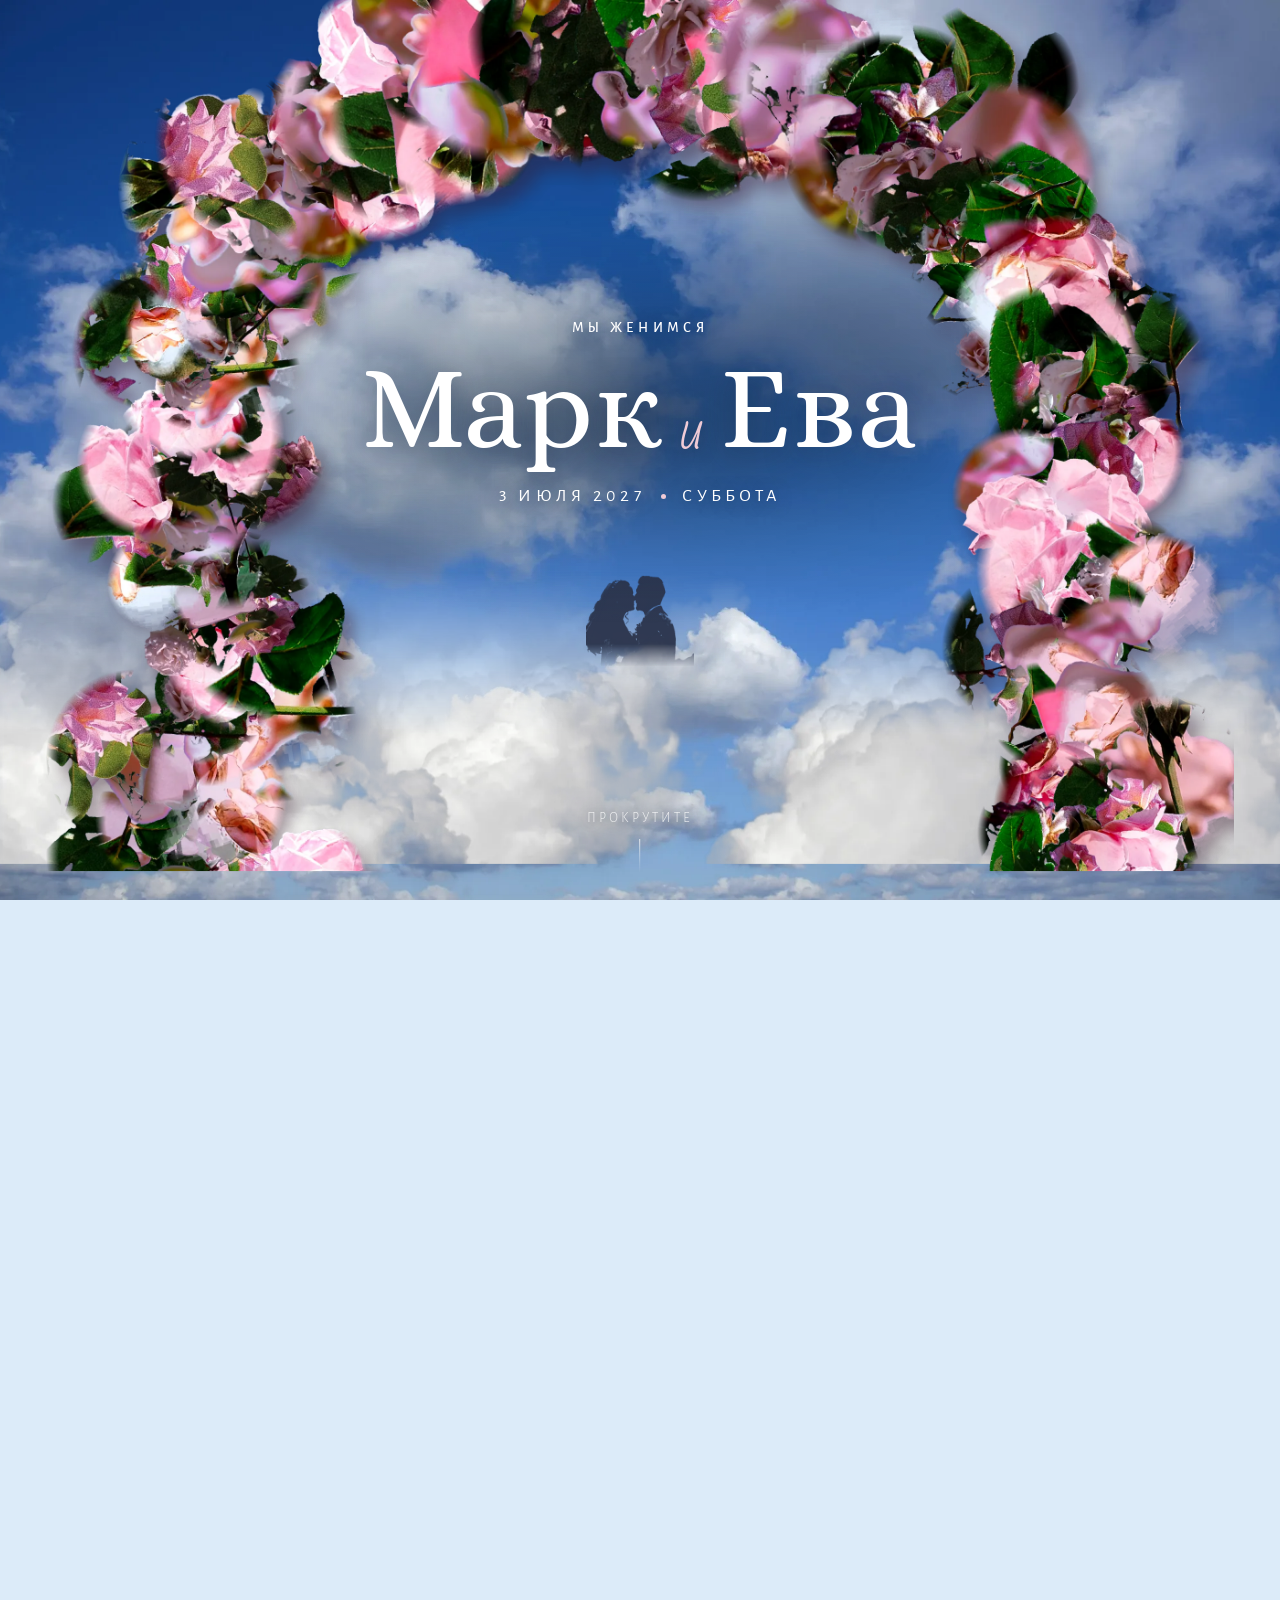
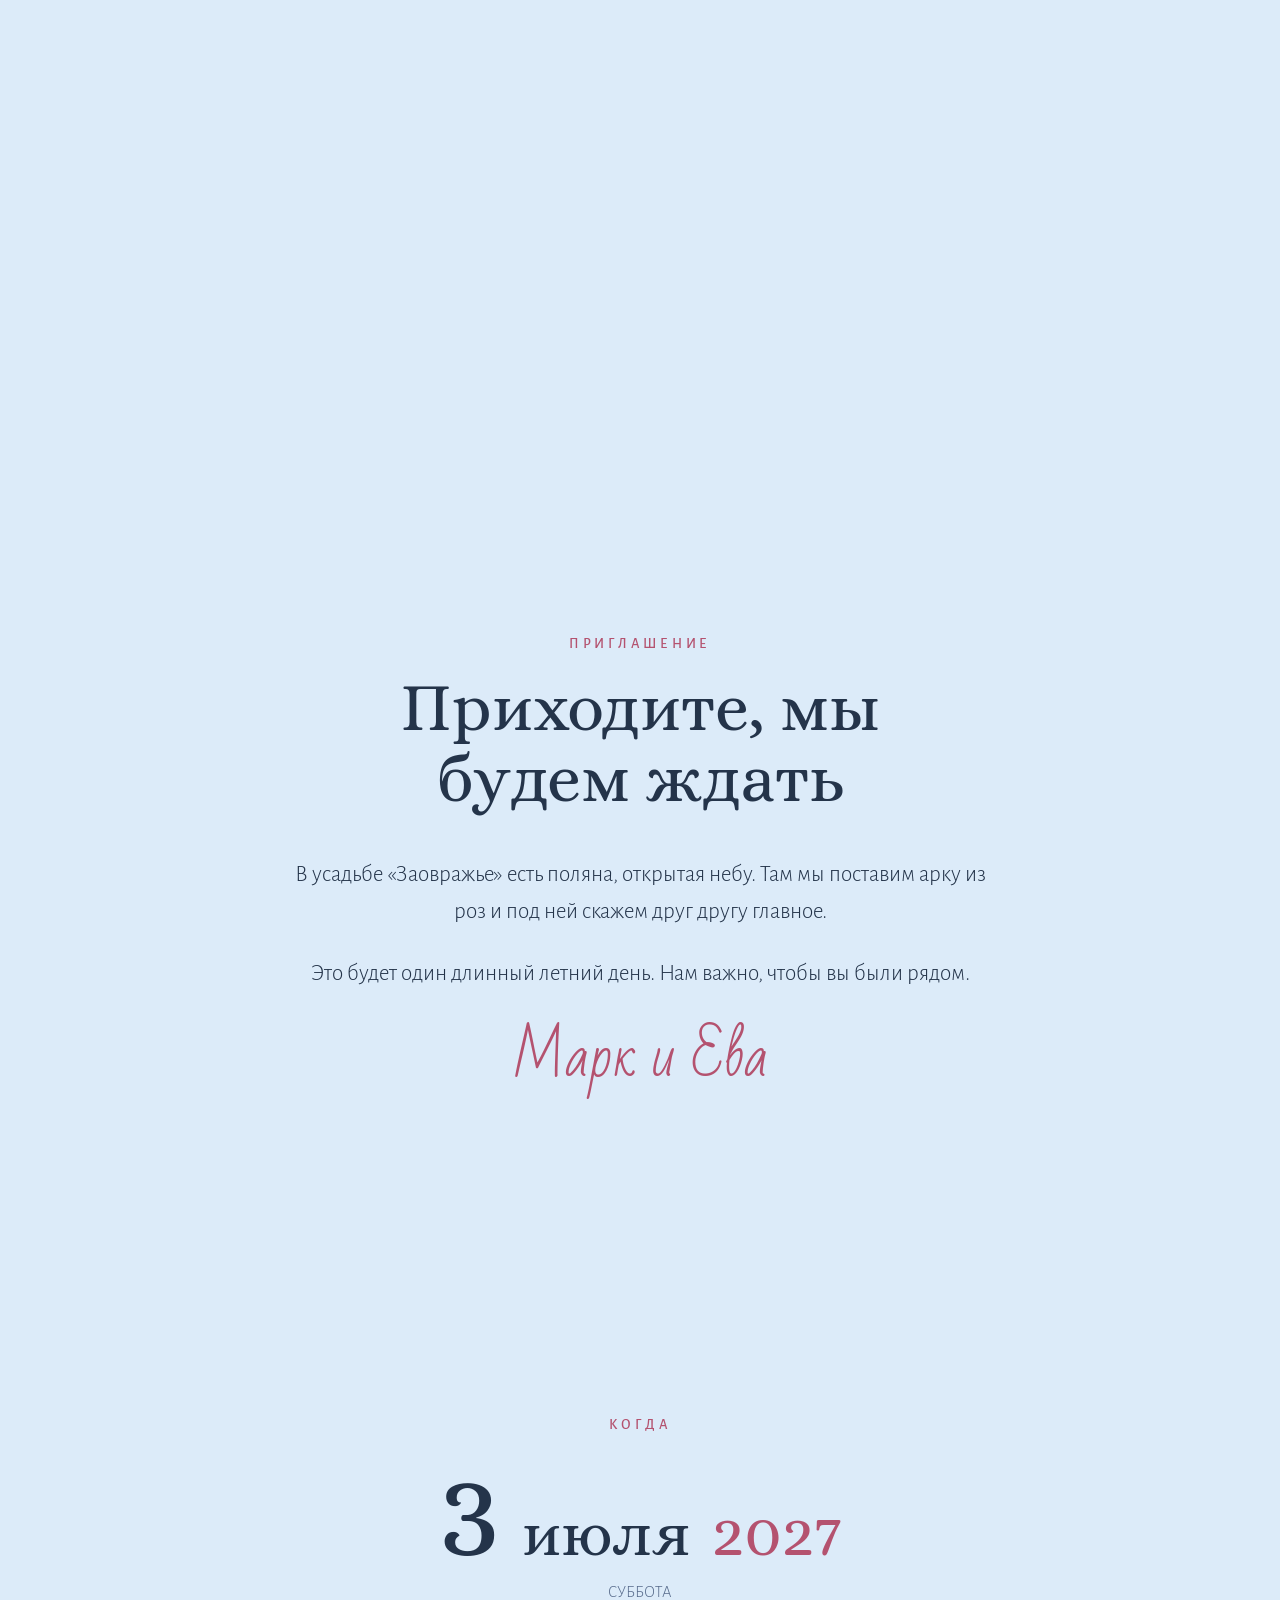
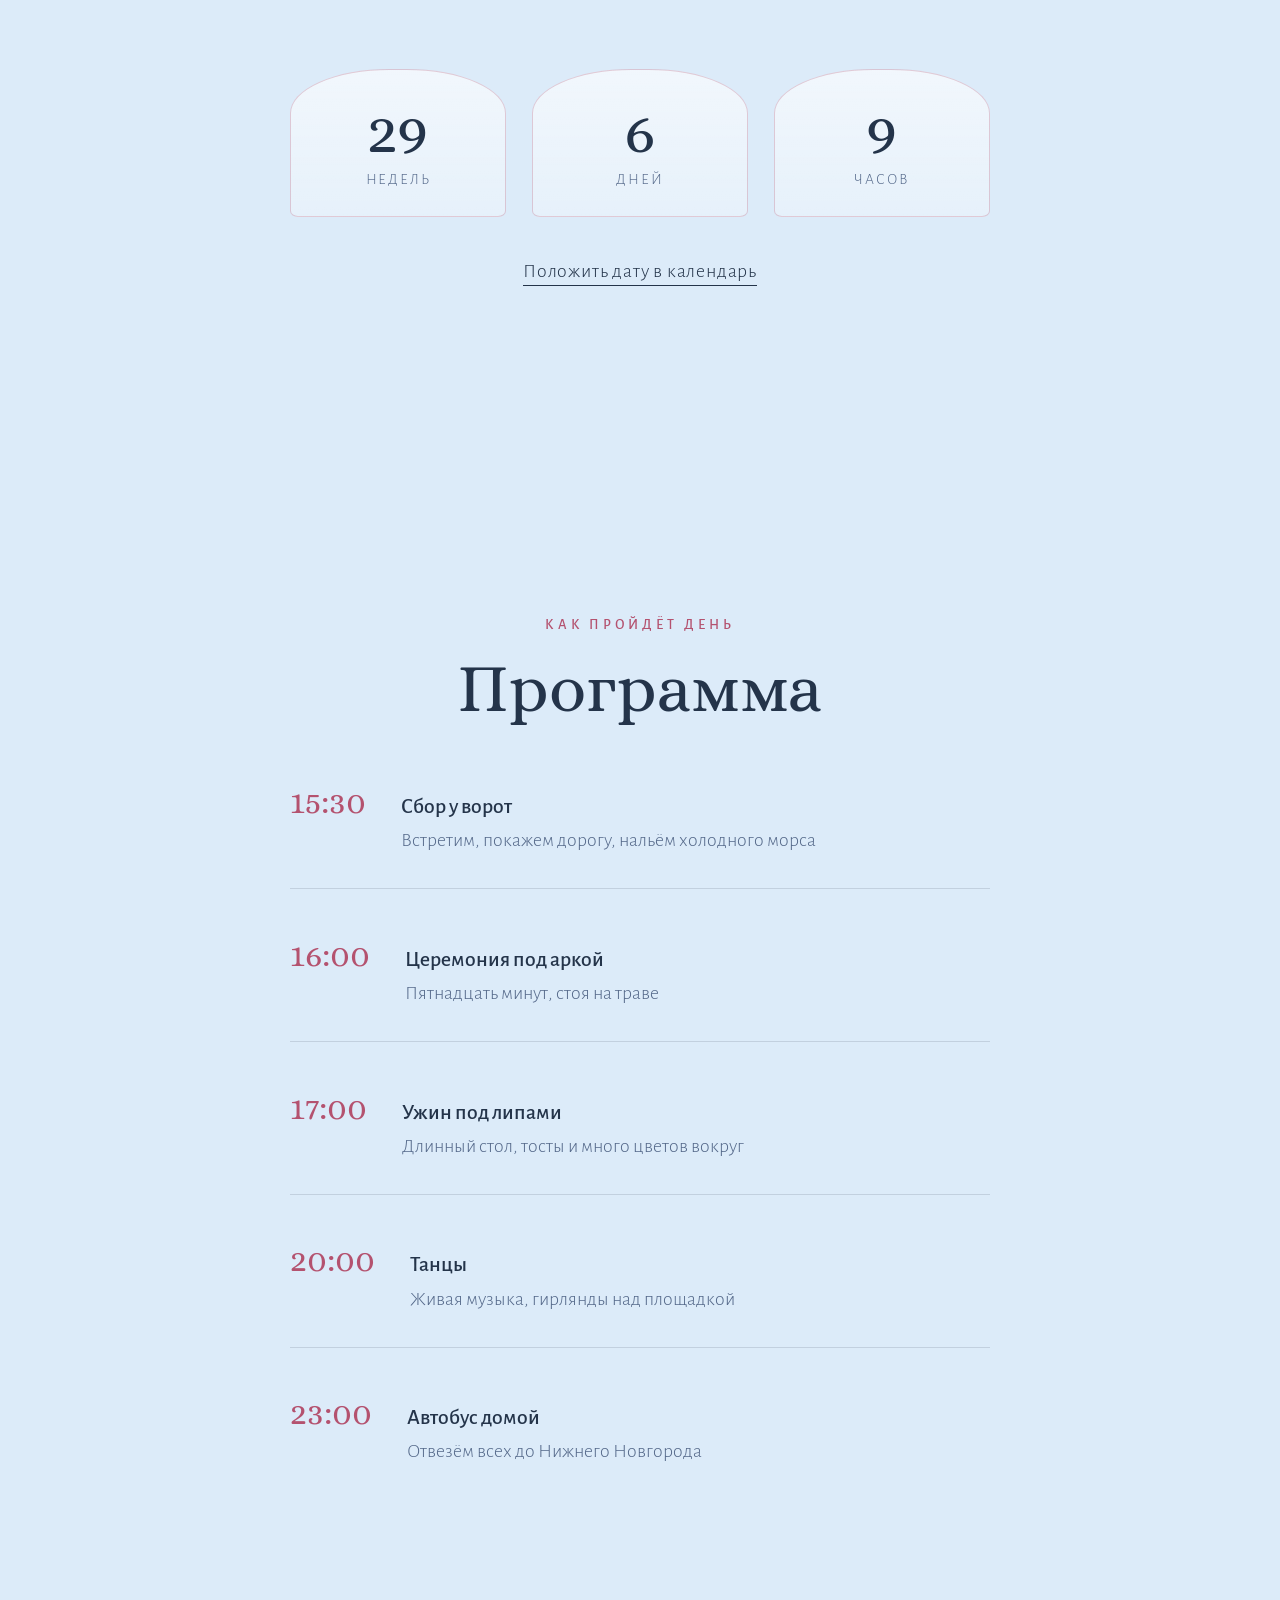
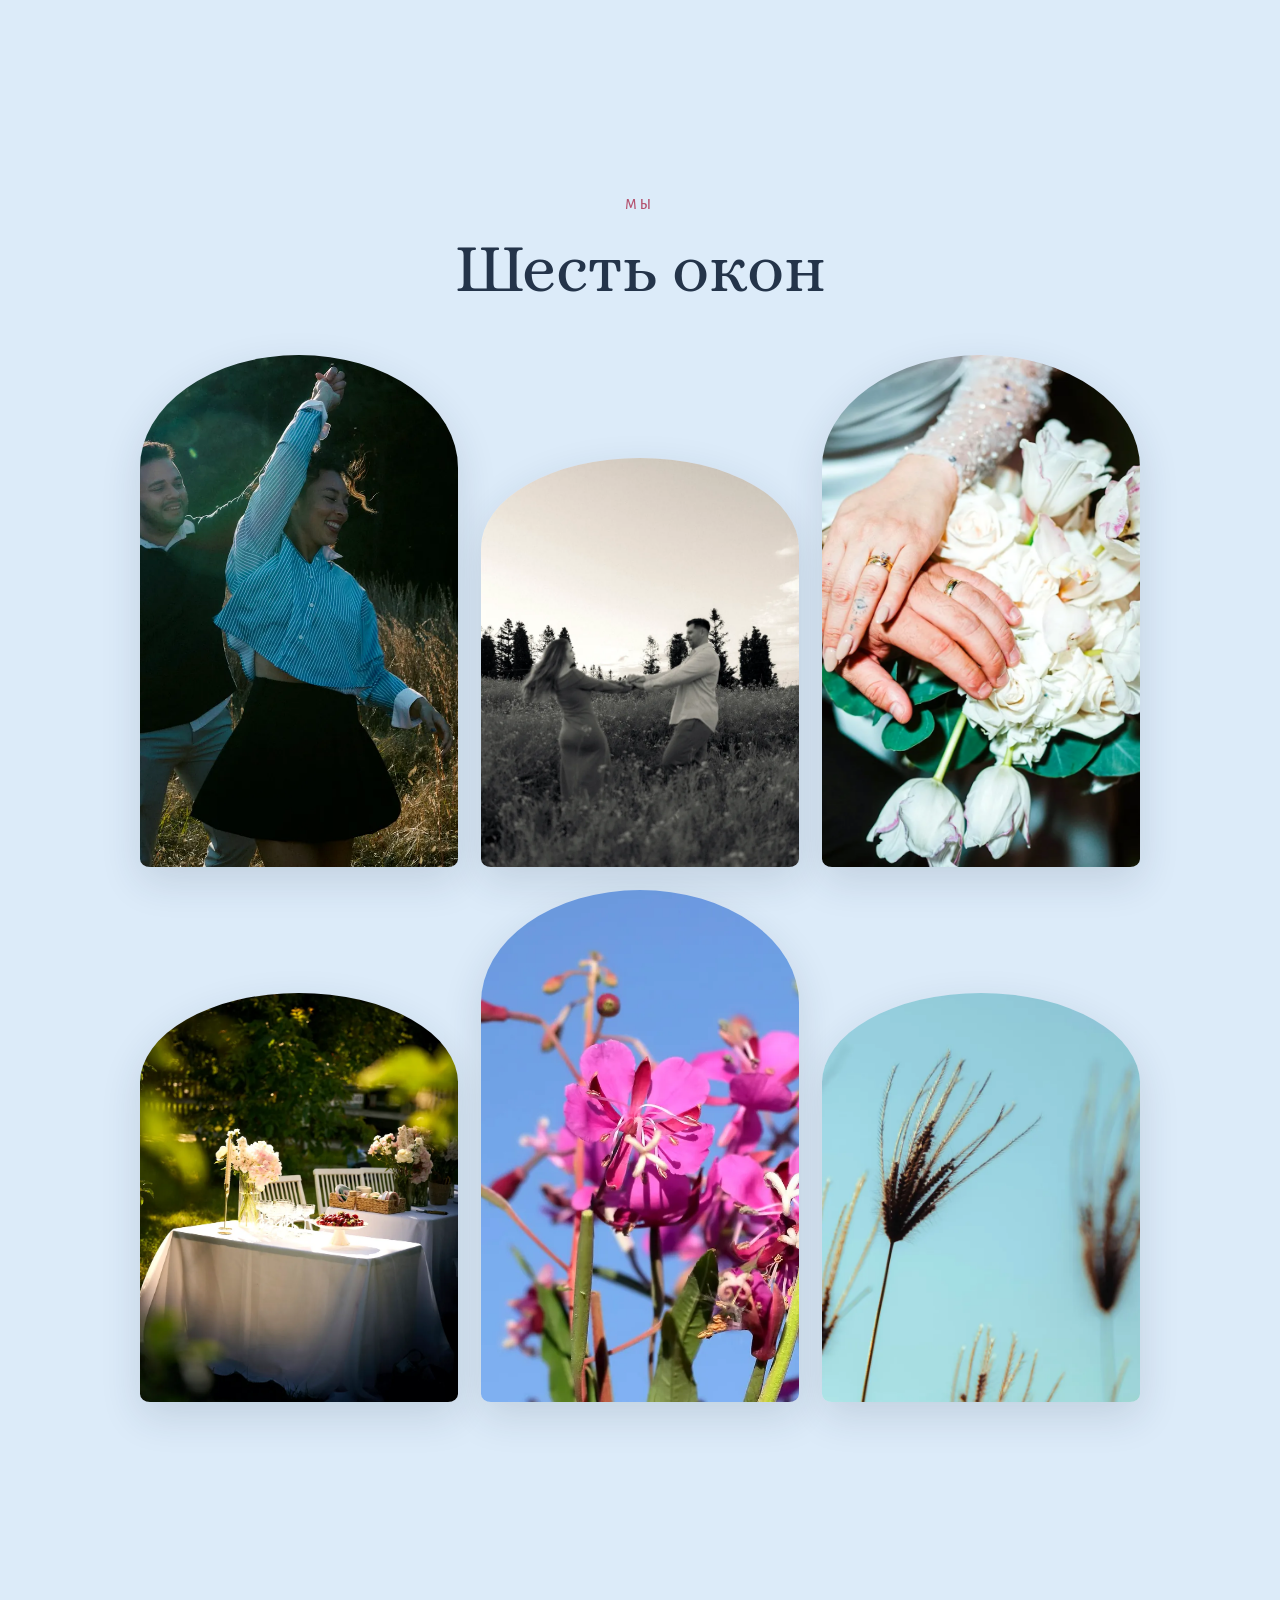
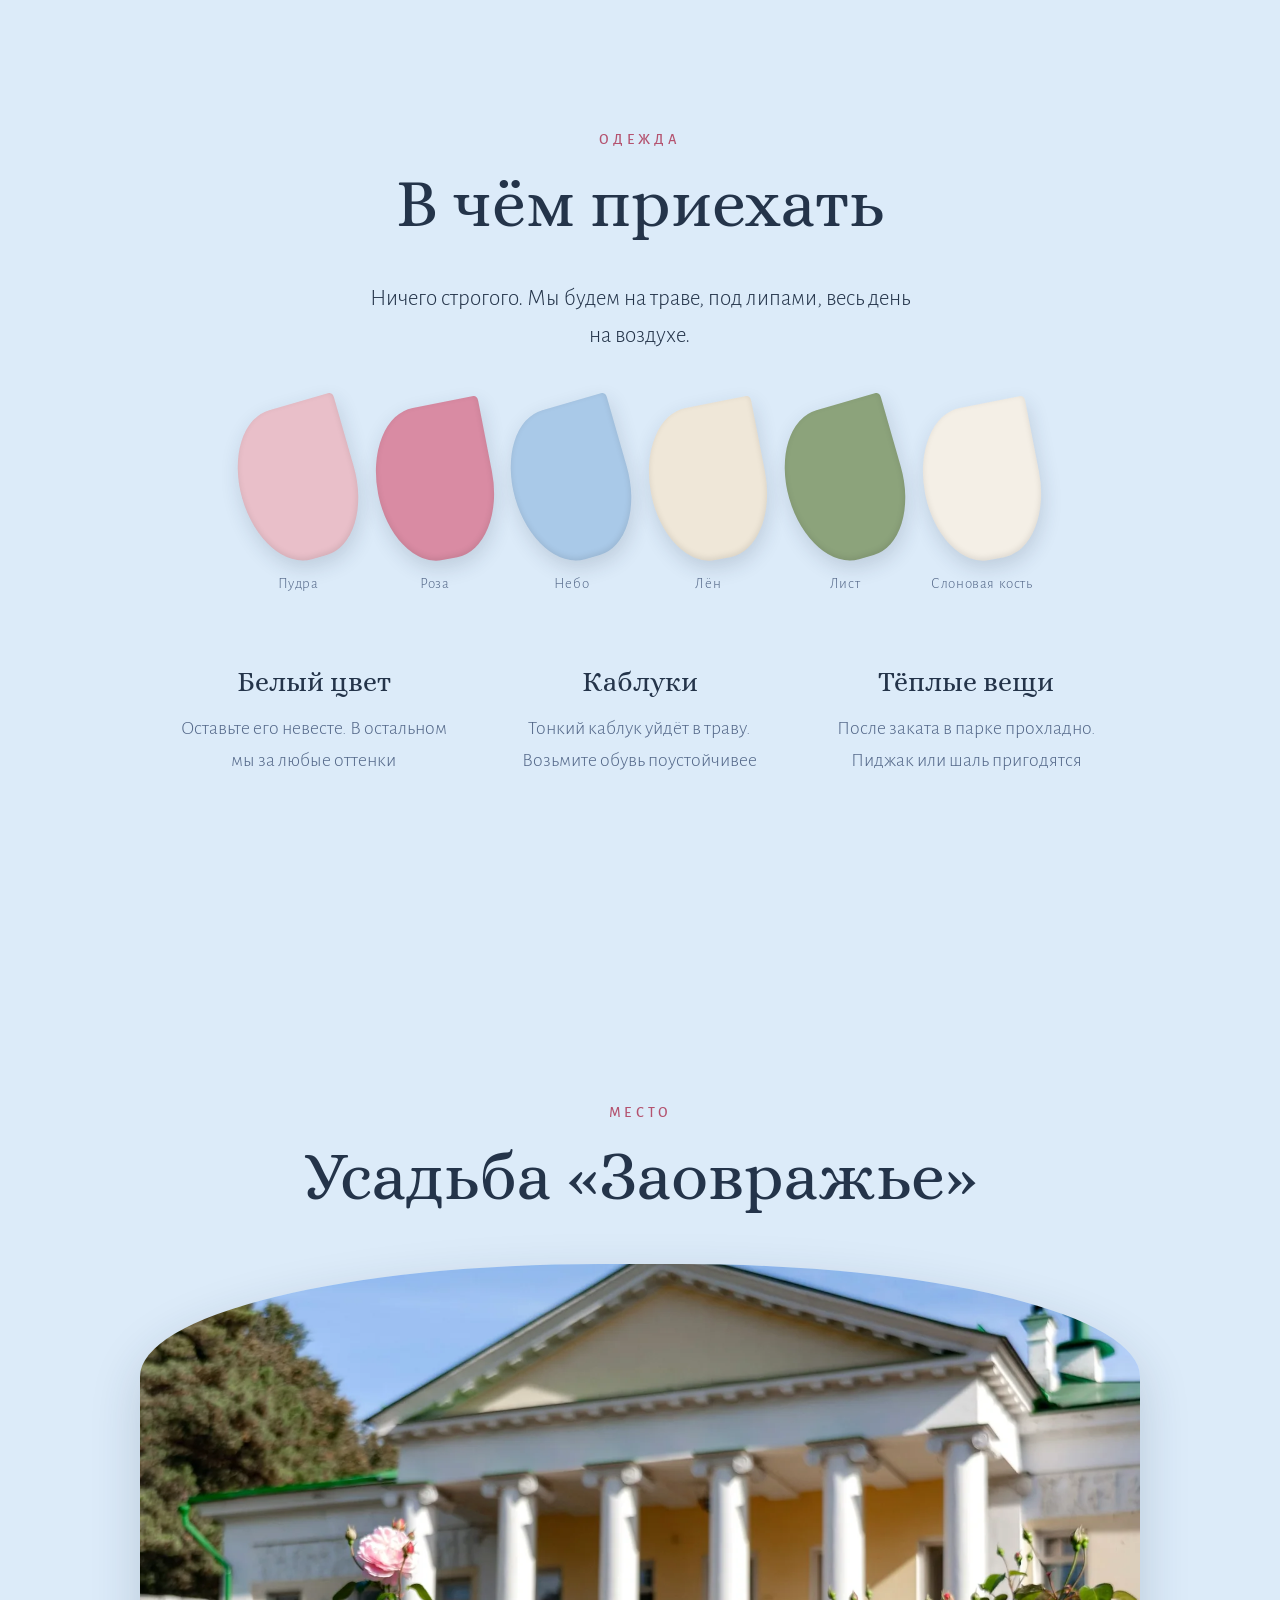
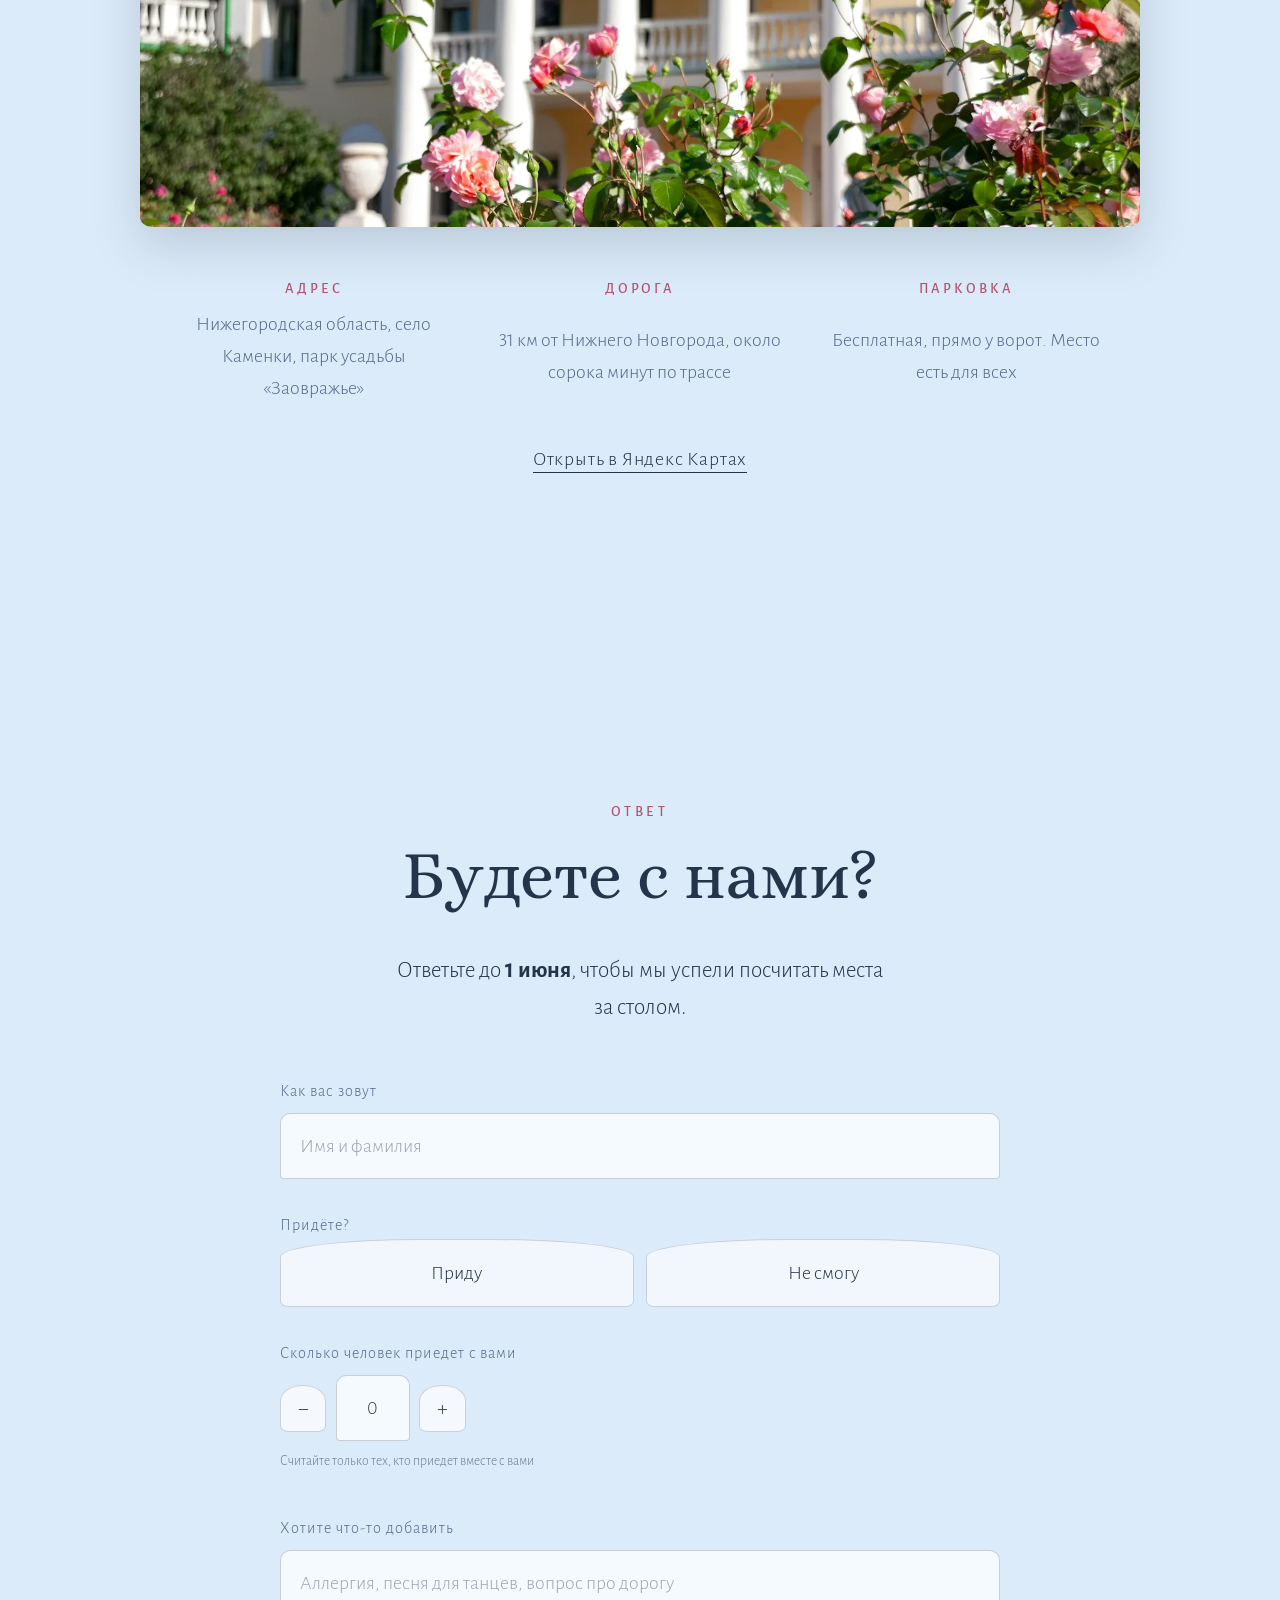
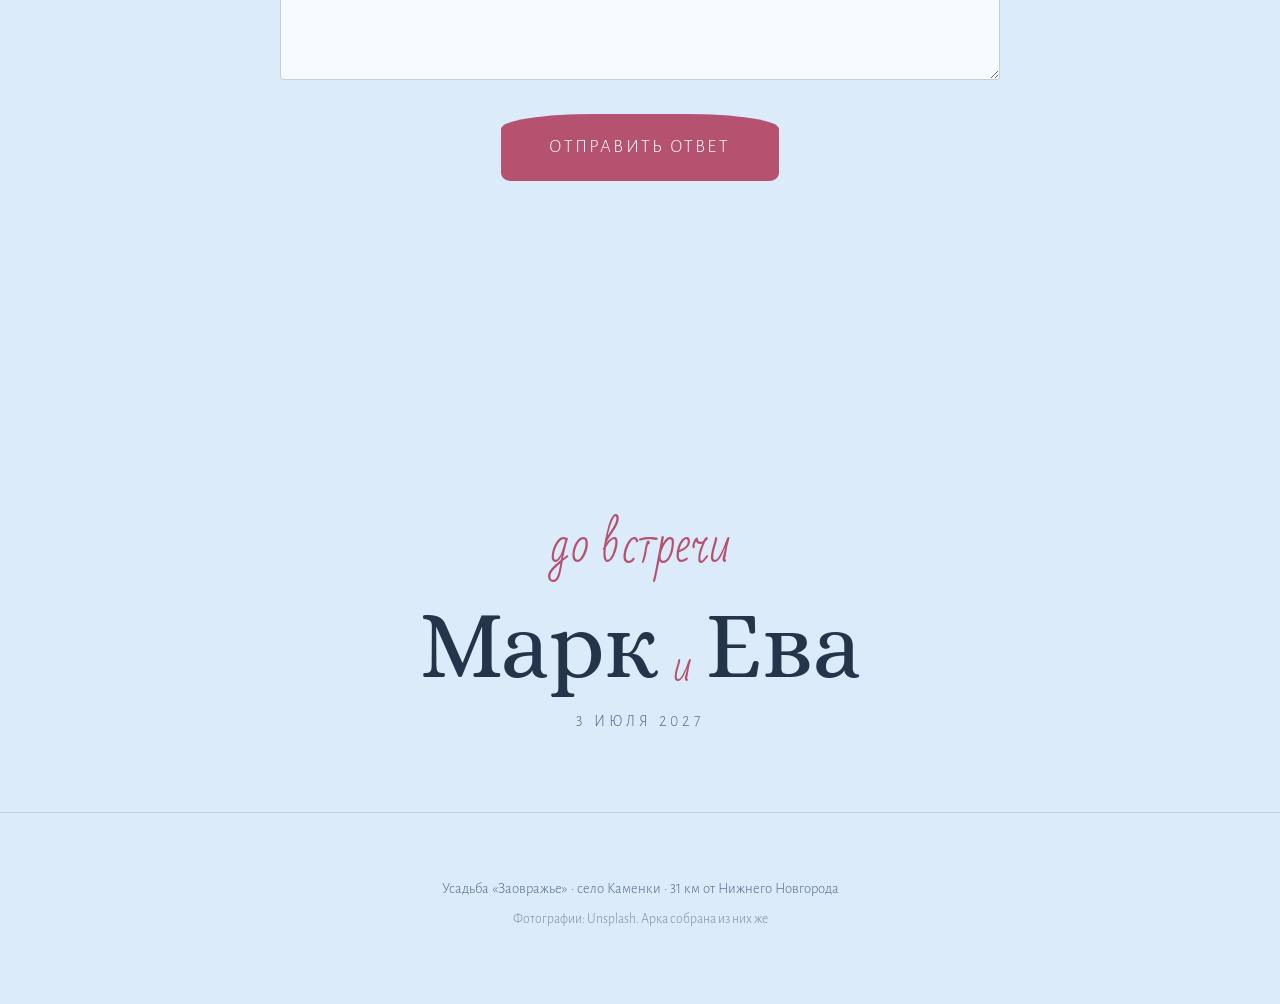
==== commit ea5195e5: "Под аркой: цветочная арка, один пролёт, рамка из гирлянд; витрина обновлена" ====
--- a/arka/index.html
+++ b/arka/index.html
@@ -5,54 +5,70 @@
 <meta name="viewport" content="width=device-width, initial-scale=1, viewport-fit=cover">
 <title>Марк и Ева · приглашение на свадьбу</title>
 <meta name="description" content="Приглашение на свадьбу Марка и Евы. Усадьба «Заовражье», село Каменки, 31 км от Нижнего Новгорода.">
-<meta name="theme-color" content="#17281F">
+<meta name="theme-color" content="#BBD9F3">
 <link rel="preconnect" href="https://fonts.googleapis.com">
 <link rel="preconnect" href="https://fonts.gstatic.com" crossorigin>
 <link href="https://fonts.googleapis.com/css2?family=Alice&family=Alegreya+Sans:wght@300;400;500&family=Bad+Script&display=swap" rel="stylesheet">
 <link rel="preload" as="image" href="assets/sky.webp">
-<link rel="preload" as="image" href="assets/arch1.webp">
+<link rel="preload" as="image" href="assets/arch.webp">
 <link rel="stylesheet" href="styles.css">
 </head>
 <body>
 <a class="skip" href="#invite">Перейти к приглашению</a>
 
-<!-- ══ ПРОХОД 1 · обложка ══════════════════════════════════════════════ -->
-<section class="pass pass--cover" id="cover" data-pass="1" data-eye="52">
+<!-- Небо стоит за всей страницей: гость не выходит из-под неба ни на секунду.
+     Отдельным слоем, чтобы фиксированный фон не перерисовывался на прокрутке. -->
+<div class="sky" aria-hidden="true">
+  <img src="assets/sky.webp" alt="" width="2200" height="1400" fetchpriority="high">
+</div>
+<!-- Вуаль отдельным слоем: на обложке её нет (небо во всю силу), к концу
+     пролёта она проявляется, и тёмный текст страницы читается. -->
+<div class="veil" id="veil" aria-hidden="true"></div>
+
+<!-- ══ ПРОЛЁТ · единственный ═══════════════════════════════════════════ -->
+<section class="pass" id="cover" data-eye="46">
   <div class="stage">
-    <div class="lyr lyr--sky"  data-k="0.16"><img decoding="async" src="assets/sky.webp" alt="" width="1400" height="980" fetchpriority="high"></div>
-    <div class="lyr lyr--fog"  data-k="0.55"><img decoding="async" src="assets/fog.webp" alt="" width="1700" height="540"></div>
-
-    <div class="lyr lyr--title" data-k="1.35">
+    <div class="lyr lyr--far"    data-k="0.55"><img src="assets/clouds.webp" alt="" width="2400" height="430"></div>
+    <div class="lyr lyr--couple" data-k="1.05"><img src="assets/couple.webp" alt="Жених и невеста стоят под аркой" width="1104" height="1368"></div>
+
+    <div class="lyr lyr--title" data-k="1.7">
       <div class="hero">
         <p class="hero__kick">Мы женимся</p>
         <h1 class="names">
-          <span class="names__a">Марк</span><span class="names__and">и</span><span class="names__b">Ева</span>
+          <span>Марк</span><span class="names__and">и</span><span>Ева</span>
         </h1>
         <p class="hero__date"><span data-dt="d"></span><i class="dot"></i><span data-dt="dow"></span></p>
       </div>
     </div>
 
-    <div class="lyr lyr--arch" data-k="3.9"><img decoding="async" src="assets/arch1.webp" alt="Каменная арка, сквозь которую видно небо" width="1500" height="2000" fetchpriority="high"></div>
-    <div class="lyr lyr--fern" data-k="6.0"><img decoding="async" src="assets/fern.webp" alt="" width="1400" height="408"></div>
-
-    <p class="hint" aria-hidden="true"><span>Прокрутите</span><i></i></p>
+    <div class="lyr lyr--arch" data-k="3.6"><img src="assets/arch.webp" alt="Арка из роз" width="2600" height="2000" fetchpriority="high"></div>
+    <div class="lyr lyr--near" data-k="7.4"><img src="assets/clouds-near.webp" alt="" width="2400" height="420"></div>
+
+    <div class="lyr lyr--hint" data-k="0"><p class="hint" aria-hidden="true"><span>Прокрутите</span><i></i></p></div>
   </div>
 </section>
 
-<!-- ══ МИР 1 · за аркой ════════════════════════════════════════════════ -->
-<main class="world world--1">
-
-  <section class="sec sec--invite" id="invite">
+<!-- Арка остаётся стоять: две её стороны идут по краям экрана всю дорогу,
+     свод подразумевается за верхним краем. Лежит под контентом и вне
+     колонки с текстом, поэтому не закрывает ни строчки и ни одного фото. -->
+<div class="frame" id="frame" aria-hidden="true">
+  <span class="frame__side frame__side--l"><img src="assets/leg.webp" alt="" width="280" height="6800" loading="lazy" decoding="async"></span>
+  <span class="frame__side frame__side--r"><img src="assets/leg.webp" alt="" width="280" height="6800" loading="lazy" decoding="async"></span>
+</div>
+
+<main class="page">
+
+  <section class="sec" id="invite">
     <div class="wrap wrap--narrow">
       <p class="kick rise">Приглашение</p>
       <h2 class="h2 rise">Приходите, мы будем ждать</h2>
-      <p class="lead rise">В старом парке усадьбы «Заовражье» стоит каменная арка. Сквозь неё видно поле, и в июле там пахнет липой. Мы решили, что начнём именно оттуда.</p>
+      <p class="lead rise">В усадьбе «Заовражье» есть поляна, открытая небу. Там мы поставим арку из роз и под ней скажем друг другу главное.</p>
       <p class="lead rise">Это будет один длинный летний день. Нам важно, чтобы вы были рядом.</p>
       <p class="sign rise"><span class="sign__hand">Марк и Ева</span></p>
     </div>
   </section>
 
-  <section class="sec sec--when" id="when">
+  <section class="sec" id="when">
     <div class="wrap">
       <p class="kick rise">Когда</p>
       <p class="bigdate rise">
@@ -63,72 +79,56 @@
       <p class="dow rise" data-dt="dowspread" aria-label="суббота"></p>
 
       <ul class="count rise" id="count" aria-live="polite">
-        <li><b data-c="a">—</b><span data-cl="a">дней</span></li>
-        <li><b data-c="b">—</b><span data-cl="b">часов</span></li>
-        <li><b data-c="c">—</b><span data-cl="c">минут</span></li>
+        <li><b data-c="a">—</b><span data-cl="a">недель</span></li>
+        <li><b data-c="b">—</b><span data-cl="b">дней</span></li>
+        <li><b data-c="c">—</b><span data-cl="c">часов</span></li>
       </ul>
       <p class="under rise"><a class="lnk" id="ics" href="#" download="mark-eva.ics">Положить дату в календарь</a></p>
     </div>
   </section>
 
-  <section class="sec sec--day" id="day">
+  <section class="sec" id="day">
     <div class="wrap">
       <p class="kick rise">Как пройдёт день</p>
       <h2 class="h2 rise">Программа</h2>
       <ol class="day">
         <li class="day__i rise"><b class="day__t">15:30</b><span class="day__n">Сбор у ворот</span><span class="day__d">Встретим, покажем дорогу, нальём холодного морса</span></li>
-        <li class="day__i rise"><b class="day__t">16:00</b><span class="day__n">Церемония у арки</span><span class="day__d">Пятнадцать минут, стоя на траве</span></li>
-        <li class="day__i rise"><b class="day__t">17:00</b><span class="day__n">Ужин под липами</span><span class="day__d">Длинный стол, тосты и много зелени вокруг</span></li>
+        <li class="day__i rise"><b class="day__t">16:00</b><span class="day__n">Церемония под аркой</span><span class="day__d">Пятнадцать минут, стоя на траве</span></li>
+        <li class="day__i rise"><b class="day__t">17:00</b><span class="day__n">Ужин под липами</span><span class="day__d">Длинный стол, тосты и много цветов вокруг</span></li>
         <li class="day__i rise"><b class="day__t">20:00</b><span class="day__n">Танцы</span><span class="day__d">Живая музыка, гирлянды над площадкой</span></li>
         <li class="day__i rise"><b class="day__t">23:00</b><span class="day__n">Автобус домой</span><span class="day__d">Отвезём всех до Нижнего Новгорода</span></li>
       </ol>
     </div>
   </section>
-</main>
-
-<!-- ══ ПРОХОД 2 · в лес ════════════════════════════════════════════════ -->
-<section class="pass pass--2" data-pass="2" data-eye="46" aria-hidden="true">
-  <div class="stage">
-    <div class="lyr lyr--sky"  data-k="0.14"><img decoding="async" src="assets/sky.webp" alt="" width="1400" height="980" loading="lazy"></div>
-    <div class="lyr lyr--fog"  data-k="0.5"><img decoding="async" src="assets/fog.webp" alt="" width="1700" height="540" loading="lazy"></div>
-    <div class="lyr lyr--arch" data-k="4.4"><img decoding="async" src="assets/arch2.webp" alt="" width="1150" height="1610" loading="lazy"></div>
-    <div class="lyr lyr--word" data-k="2.6"><p class="password">Дальше в парк</p></div>
-    <div class="lyr lyr--fern" data-k="6.4"><img decoding="async" src="assets/fern.webp" alt="" width="1400" height="408" loading="lazy"></div>
-    <div class="lyr lyr--blend" data-k="0"></div>
-  </div>
-</section>
-
-<!-- ══ МИР 2 · парк ════════════════════════════════════════════════════ -->
-<div class="world world--2">
-
-  <section class="sec sec--photos" id="photos">
+
+  <section class="sec" id="photos">
     <div class="wrap">
       <p class="kick rise">Мы</p>
       <h2 class="h2 rise">Шесть окон</h2>
       <div class="cols">
-        <figure class="col col--tall rise"><img decoding="async" src="assets/ph-1.webp" alt="Пара на тропе среди мшистых деревьев" width="1200" height="750" loading="lazy"></figure>
-        <figure class="col rise"><img decoding="async" src="assets/ph-2.webp" alt="Невеста кружится на лесной тропе" width="780" height="1040" loading="lazy"></figure>
-        <figure class="col col--tall rise"><img decoding="async" src="assets/ph-3.webp" alt="Пара прячется за шляпой" width="780" height="1040" loading="lazy"></figure>
-        <figure class="col rise"><img decoding="async" src="assets/ph-4.webp" alt="Жених и невеста обнимаются среди деревьев" width="780" height="1040" loading="lazy"></figure>
-        <figure class="col col--tall rise"><img decoding="async" src="assets/ph-5.webp" alt="Поляна лиловых цветов" width="1040" height="780" loading="lazy"></figure>
-        <figure class="col rise"><img decoding="async" src="assets/ph-6.webp" alt="Кроны деревьев, снятые снизу" width="1040" height="780" loading="lazy"></figure>
-      </div>
-    </div>
-  </section>
-
-  <section class="sec sec--dress" id="dress">
+        <figure class="col col--tall rise"><img src="assets/ph-1.webp" alt="Пара танцует в поле на солнце" width="1600" height="1000" loading="lazy" decoding="async"></figure>
+        <figure class="col rise"><img src="assets/ph-2.webp" alt="Пара кружится на лугу с цветами" width="900" height="1200" loading="lazy" decoding="async"></figure>
+        <figure class="col col--tall rise"><img src="assets/ph-3.webp" alt="Руки жениха и невесты на букете" width="900" height="1200" loading="lazy" decoding="async"></figure>
+        <figure class="col rise"><img src="assets/ph-4.webp" alt="Накрытый стол в саду" width="900" height="1200" loading="lazy" decoding="async"></figure>
+        <figure class="col col--tall rise"><img src="assets/ph-5.webp" alt="Розовые цветы на фоне неба" width="1200" height="900" loading="lazy" decoding="async"></figure>
+        <figure class="col rise"><img src="assets/ph-6.webp" alt="Травы на фоне светлого неба" width="1200" height="900" loading="lazy" decoding="async"></figure>
+      </div>
+    </div>
+  </section>
+
+  <section class="sec" id="dress">
     <div class="wrap">
       <p class="kick rise">Одежда</p>
       <h2 class="h2 rise">В чём приехать</h2>
       <p class="lead lead--c rise">Ничего строгого. Мы будем на траве, под липами, весь день на воздухе.</p>
 
-      <ul class="swatches rise" aria-label="Цвета, которые хорошо лягут в кадр">
-        <li class="sw" style="--c:#3F5140"><span>Мох</span></li>
-        <li class="sw" style="--c:#6E7F5B"><span>Папоротник</span></li>
-        <li class="sw" style="--c:#B8A6D2"><span>Сирень</span></li>
-        <li class="sw" style="--c:#C9C7C0"><span>Туман</span></li>
-        <li class="sw" style="--c:#7C6248"><span>Кора</span></li>
-        <li class="sw" style="--c:#E4DCC8"><span>Лён</span></li>
+      <ul class="petals rise" aria-label="Цвета, которые хорошо лягут в кадр">
+        <li class="pt" style="--c:#E9BFC9"><span>Пудра</span></li>
+        <li class="pt" style="--c:#D98BA3"><span>Роза</span></li>
+        <li class="pt" style="--c:#A9C9E8"><span>Небо</span></li>
+        <li class="pt" style="--c:#EFE7D8"><span>Лён</span></li>
+        <li class="pt" style="--c:#8CA37B"><span>Лист</span></li>
+        <li class="pt" style="--c:#F4EFE6"><span>Слоновая кость</span></li>
       </ul>
 
       <ul class="asks">
@@ -139,12 +139,12 @@
     </div>
   </section>
 
-  <section class="sec sec--where" id="where">
+  <section class="sec" id="where">
     <div class="wrap">
       <p class="kick rise">Место</p>
       <h2 class="h2 rise">Усадьба «Заовражье»</h2>
       <figure class="venue rise">
-        <img decoding="async" src="assets/venue.webp" alt="Старые ворота усадьбы, за ними аллея" width="1300" height="866" loading="lazy">
+        <img src="assets/venue.webp" alt="Белый усадебный дом, вдоль стены цветут розы" width="1600" height="1000" loading="lazy" decoding="async">
       </figure>
       <ul class="facts">
         <li class="fact rise"><b>Адрес</b><span>Нижегородская область, село Каменки, парк усадьбы «Заовражье»</span></li>
@@ -154,28 +154,12 @@
       <p class="under rise"><a class="lnk" href="https://yandex.ru/maps/?text=Нижегородская область Каменки" target="_blank" rel="noopener">Открыть в Яндекс Картах</a></p>
     </div>
   </section>
-</div>
-
-<!-- ══ ПРОХОД 3 · к вечеру ═════════════════════════════════════════════ -->
-<section class="pass pass--3" data-pass="3" data-eye="44" aria-hidden="true">
-  <div class="stage">
-    <div class="lyr lyr--sky"  data-k="0.12"><img decoding="async" src="assets/sky-deep.webp" alt="" width="1400" height="980" loading="lazy"></div>
-    <div class="lyr lyr--fog"  data-k="0.46"><img decoding="async" src="assets/fog.webp" alt="" width="1700" height="540" loading="lazy"></div>
-    <div class="lyr lyr--arch" data-k="4.8"><img decoding="async" src="assets/arch3.webp" alt="" width="1150" height="1610" loading="lazy"></div>
-    <div class="lyr lyr--word" data-k="2.6"><p class="password">И остаётся сказать одно</p></div>
-    <div class="lyr lyr--fern" data-k="6.8"><img decoding="async" src="assets/fern.webp" alt="" width="1400" height="408" loading="lazy"></div>
-    <div class="lyr lyr--blend" data-k="0"></div>
-  </div>
-</section>
-
-<!-- ══ МИР 3 · ответ ═══════════════════════════════════════════════════ -->
-<div class="world world--3">
-
-  <section class="sec sec--rsvp" id="rsvp">
+
+  <section class="sec" id="rsvp">
     <div class="wrap wrap--narrow">
       <p class="kick rise">Ответ</p>
       <h2 class="h2 rise" id="rsvpTitle">Будете с нами?</h2>
-      <p class="lead lead--c rise">Ответьте до <b data-dt="deadline"></b>, чтобы мы успели посчитать места за столом.</p>
+      <p class="lead lead--c rise" id="rsvpLead">Ответьте до <b data-dt="deadline"></b>, чтобы мы успели посчитать места за столом.</p>
 
       <form class="form rise" id="form" novalidate>
         <div class="field">
@@ -235,9 +219,9 @@
 
   <footer class="foot">
     <p class="foot__line">Усадьба «Заовражье» · село Каменки · 31 км от Нижнего Новгорода</p>
-    <p class="foot__line foot__line--dim">Фотографии: Unsplash. Сайт сделан как приглашение, а не как открытка</p>
+    <p class="foot__line foot__line--dim">Фотографии: Unsplash. Арка собрана из них же</p>
   </footer>
-</div>
+</main>
 
 <script src="script.js"></script>
 </body>
--- a/arka/styles.css
+++ b/arka/styles.css
@@ -1,5 +1,5 @@
 /* ═══════════════════════════════════════════════════════════════════════
-   «Сквозь арку» — Марк и Ева
+   «Цветочная арка» — Марк и Ева
 
    Правило номер один: на движущихся слоях только transform и opacity.
    Ни filter, ни backdrop-filter, ни mix-blend-mode, ни mask-composite —
@@ -8,37 +8,34 @@
    ═══════════════════════════════════════════════════════════════════════ */
 
 :root {
-  /* три мира по вертикали: небо → парк → вечер */
-  --moss-deep: #101A14;
-  --moss: #1B2A20;
-  --stone: #2C3B31;
-  --paper: #F0EADE;
-  --paper-2: #E9E3F0;
-  --ink: #1E2B21;
-  --ink-2: #3E4C40;
-  --lilac: #B9A3D8;
-  --lilac-deep: #6F569A;
-  --lilac-pale: #D9CEEA;
+  --sky-pale: #DCEBF9;
+  --sky: #A8CBEC;
+  --sky-deep: #4E86C4;
+  --paper: #F7FAFE;
+  --ink: #24344A;
+  --ink-2: #55698A;
+  --rose: #D9819C;
+  --rose-deep: #B4526F;
+  --rose-pale: #F0CBD6;
+  --leaf: #6E8F63;
 
   --f-display: 'Alice', Georgia, 'Times New Roman', serif;
   --f-text: 'Alegreya Sans', 'Segoe UI', system-ui, sans-serif;
-  /* Рукописных с кириллицей на Google Fonts наперечёт. Marck Script
-     занят «Стеклянным садом», Cormorant Italic — «Утром в саду»,
-     Great Vibes — «Золотым порталом», Comforter — «Ротондой».
-     Остаётся перьевой Bad Script, и он этому лесу как раз к лицу. */
   --f-hand: 'Bad Script', 'Alice', cursive;
 
   --t-base: clamp(1.06rem, 1rem + .34vw, 1.24rem);
   --t-lead: clamp(1.16rem, 1.08rem + .46vw, 1.46rem);
   --t-kick: clamp(.84rem, .8rem + .12vw, .95rem);
   --t-h2: clamp(2.3rem, 1.4rem + 3.6vw, 4.5rem);
-  --t-names: clamp(3.2rem, 1.1rem + 9.6vw, 9.8rem);
+  --t-names: clamp(3rem, 1.1rem + 7.9vw, 8.1rem);
 
   --gut: clamp(1.2rem, .6rem + 2.6vw, 3rem);
+  /* Ширина боковой гирлянды. Ею же ужимается колонка с текстом, поэтому
+     цветы физически не могут оказаться под строкой ни на какой ширине. */
+  --frame-w: clamp(34px, 7.6vw, 118px);
   --sec-y: clamp(5rem, 3rem + 9vw, 11rem);
-  --eye: 52%;
-
-  color-scheme: light dark;
+  --eye: 46%;
+  --frame-op: 0;
 }
 
 *, *::before, *::after { box-sizing: border-box; }
@@ -51,8 +48,8 @@
 
 body {
   margin: 0;
-  background: var(--moss);
-  color: var(--paper);
+  background: var(--sky-pale);
+  color: var(--ink);
   font-family: var(--f-text);
   font-weight: 300;
   font-size: var(--t-base);
@@ -70,23 +67,224 @@
 }
 .skip:focus { left: 1rem; top: 1rem; }
 
-:focus-visible { outline: 2px solid var(--lilac); outline-offset: 3px; }
-
-/* ── общие блоки ──────────────────────────────────────────────────────── */
-
-.wrap { width: min(1180px, 100% - var(--gut) * 2); margin-inline: auto; }
-.wrap--narrow { width: min(760px, 100% - var(--gut) * 2); }
+:focus-visible { outline: 2px solid var(--rose); outline-offset: 3px; }
+
+/* ═══ НЕБО ЗА ВСЕЙ СТРАНИЦЕЙ ═══════════════════════════════════════════
+   Фиксированный полноэкранный фон без своего слоя перерисовывается
+   каждый кадр прокрутки. translateZ и will-change отдают его композитору.
+   ═══════════════════════════════════════════════════════════════════ */
+
+.sky {
+  position: fixed; inset: 0; z-index: 0;
+  overflow: hidden;
+  transform: translateZ(0);
+  will-change: transform;
+  pointer-events: none;
+}
+.sky img { width: 100%; height: 100%; object-fit: cover; object-position: 50% 42%; }
+
+/* Небо на сайте одно и то же — и в обложке, и дальше. Раньше их было два:
+   отдельный слой в сцене пролёта и фиксированный фон под страницей. Замер
+   показал, что лишний полноэкранный слой стоит заметной доли кадров. */
+.veil {
+  position: fixed; inset: 0; z-index: 0;
+  pointer-events: none;
+  opacity: var(--veil-op, 1);
+  background: linear-gradient(to bottom,
+              rgba(247,250,254,.60), rgba(247,250,254,.76) 42%, rgba(247,250,254,.84));
+  transform: translateZ(0);
+  will-change: opacity;
+}
+
+/* ═══ ПРОЛЁТ ═══════════════════════════════════════════════════════════ */
+
+.pass { position: relative; z-index: 2; height: 230svh; }
+
+.stage {
+  position: sticky; top: 0;
+  height: 100svh;
+  overflow: hidden;
+}
+
+.lyr {
+  position: absolute; inset: 0;
+  transform-origin: var(--eyeX, 50%) var(--eye);
+  will-change: transform;
+  backface-visibility: hidden;
+}
+
+/* Дальние облака лежат полосой по горизонту, ближние наплывают снизу.
+   Высота задаётся картинкой (height:auto): при object-fit:cover браузер
+   срезал бы верх вместе с началом прозрачности, и по экрану шла бы
+   прямая линия. */
+.lyr--far {
+  top: auto; bottom: 4%; height: auto;
+  left: -14%; right: -14%;
+  opacity: .78;
+}
+.lyr--far img { width: 100%; height: auto; }
+
+.lyr--near {
+  top: auto; bottom: -34%; height: auto;
+  left: -20%; right: -20%;
+  opacity: .95;
+}
+.lyr--near img { width: 100%; height: auto; }
+
+/* Пара стоит внутри проёма, чуть ниже его середины: так она читается
+   стоящей под аркой, а не парящей в ней. */
+.lyr--couple {
+  top: calc(var(--eye) - 50% + 22%);
+  bottom: calc(50% - var(--eye) - 22%);
+  display: grid; place-items: center;
+}
+.lyr--couple img { width: auto; height: clamp(96px, 15svh, 190px); opacity: .95; }
+
+/* Арка собрана так, что её проём приходится ровно на центр файла.
+   Поэтому картинка кладётся центром в точку схода — и на любом экране
+   камера идёт в проём, а не в кладку. Ширина берётся от большего
+   из двух: ширины экрана и его высоты, иначе на узком экране арка
+   съёживается в полоску у верхнего края. */
+.lyr--arch img {
+  position: absolute;
+  left: 50%; top: var(--eye);
+  width: min(126%, 132svh);
+  max-width: none;
+  height: auto;
+  transform: translate(-50%, -50%);
+}
+
+/* Имена стоят под аркой, а не в проёме: в проёме уже пара, и вдвоём
+   им там тесно. Арка всё равно проходит поверх них — слой с именами
+   лежит под слоем с цветами. */
+.lyr--title {
+  top: calc(var(--eye) - 50%);
+  bottom: calc(50% - var(--eye));
+  display: grid; place-items: center;
+  padding-inline: var(--gut);
+  text-align: center;
+}
+
+/* ── обложка ──────────────────────────────────────────────────────────── */
+
+.hero { position: relative; max-width: min(94vw, 1120px); }
+
+/* Светлое небо в проёме съедает белый текст. Вуаль эллиптическая и мягкая:
+   пять остановок вместо двух, иначе на ровном небе виден край эллипса. */
+.hero::before {
+  content: "";
+  position: absolute; inset: -58% -40%;
+  background: radial-gradient(closest-side,
+              rgba(30,48,72,.60) 0%, rgba(30,48,72,.46) 26%, rgba(30,48,72,.28) 50%,
+              rgba(30,48,72,.13) 70%, rgba(30,48,72,.04) 87%, rgba(30,48,72,0) 100%);
+  pointer-events: none;
+  z-index: -1;
+}
+
+.hero__kick {
+  font-size: var(--t-kick);
+  letter-spacing: .3em;
+  text-transform: uppercase;
+  font-weight: 500;
+  margin: 0 0 .9em;
+  color: #fff;
+  text-shadow: 0 2px 18px rgba(24,40,62,.55);
+}
+
+.names {
+  font-family: var(--f-display);
+  font-weight: 400;
+  font-size: var(--t-names);
+  line-height: .92;
+  margin: 0;
+  letter-spacing: .012em;
+  color: #fff;
+  text-shadow: 0 4px 34px rgba(24,40,62,.5);
+  display: flex; align-items: flex-end; justify-content: center;
+  gap: .12em; flex-wrap: wrap;
+}
+
+/* Рукописное «и» садится на низ имён, а не по центру строки. */
+.names__and {
+  font-family: var(--f-hand);
+  font-size: .46em;
+  color: var(--rose-pale);
+  line-height: 1;
+  padding-bottom: .06em;
+  text-shadow: 0 2px 16px rgba(24,40,62,.5);
+}
+
+.hero__date {
+  margin: 1.1em 0 0;
+  font-size: clamp(.95rem, .88rem + .3vw, 1.14rem);
+  letter-spacing: .24em;
+  text-transform: uppercase;
+  font-weight: 400;
+  color: #fff;
+  text-shadow: 0 2px 16px rgba(24,40,62,.55);
+  display: flex; align-items: center; justify-content: center; gap: .9em;
+  flex-wrap: wrap;
+}
+.dot { width: 5px; height: 5px; border-radius: 50%; background: var(--rose-pale); display: inline-block; }
+
+.hint {
+  position: absolute; left: 50%; bottom: clamp(1.2rem, 3vh, 2.6rem);
+  transform: translateX(-50%);
+  margin: 0;
+  display: flex; flex-direction: column; align-items: center; gap: .55rem;
+  font-size: .84rem; letter-spacing: .22em; text-transform: uppercase;
+  color: #fff; opacity: .8;
+  text-shadow: 0 2px 12px rgba(24,40,62,.7);
+}
+.hint i { width: 1px; height: 34px; background: linear-gradient(to bottom, #fff, transparent); }
+
+/* ═══ НЕПОДВИЖНАЯ РАМКА ════════════════════════════════════════════════
+   Та же арка после пролёта. Лежит НАД небом, но ПОД контентом: так цветы
+   не закрывают ни строчки текста и ни одной фотографии, что бы ни было
+   на странице.
+   ═══════════════════════════════════════════════════════════════════ */
+
+.frame {
+  position: fixed; inset: 0; z-index: 1;
+  pointer-events: none;
+  opacity: var(--frame-op);
+  transform: translateZ(0);
+  will-change: opacity;
+}
+/* Ширина гирлянды меньше поля вокруг колонки с текстом на любой ширине
+   экрана — это проверяется замером, а не на глаз. */
+.frame__side {
+  position: absolute; top: 0; bottom: 0;
+  width: var(--frame-w);
+  overflow: hidden;
+}
+.frame__side--l { left: 0; }
+.frame__side--r { right: 0; transform: scaleX(-1); }
+.frame__side img {
+  width: 100%; height: 100%;
+  max-width: none;
+  /* Прижимаем к внутренней кромке: при обрезке пропадает внешний край,
+     который и так уходит за границу экрана, а распущенная кромка
+     со стороны текста остаётся целой. */
+  object-fit: cover; object-position: 100% 0;
+}
+
+/* ═══ СТРАНИЦА ═════════════════════════════════════════════════════════ */
+
+.page { position: relative; z-index: 2; }
+
+.wrap { width: min(1120px, 100% - (var(--gut) + var(--frame-w)) * 2); margin-inline: auto; }
+.wrap--narrow { width: min(720px, 100% - (var(--gut) + var(--frame-w)) * 2); }
 
 .sec { padding-block: var(--sec-y); }
 
 .kick {
-  font-family: var(--f-text);
   font-weight: 500;
   font-size: var(--t-kick);
   letter-spacing: .26em;
   text-transform: uppercase;
   margin: 0 0 1.1em;
-  color: var(--lilac-deep);
+  color: var(--rose-deep);
   text-align: center;
 }
 
@@ -95,19 +293,13 @@
   font-weight: 400;
   font-size: var(--t-h2);
   line-height: 1.04;
-  letter-spacing: .005em;
   margin: 0 0 .6em;
   text-align: center;
   text-wrap: balance;
 }
 
-.lead {
-  font-size: var(--t-lead);
-  line-height: 1.6;
-  margin: 0 0 1.1em;
-  text-wrap: pretty;
-}
-.lead--c { text-align: center; margin-inline: auto; max-width: 46ch; }
+.lead { font-size: var(--t-lead); line-height: 1.6; margin: 0 0 1.1em; text-wrap: pretty; text-align: center; }
+.lead--c { margin-inline: auto; max-width: 46ch; }
 
 .under { text-align: center; margin: 2.4rem 0 0; }
 
@@ -120,9 +312,8 @@
   padding-bottom: .18em;
   transition: color .25s;
 }
-.lnk:hover { color: var(--lilac); }
-
-/* появление по прокрутке */
+.lnk:hover { color: var(--rose-deep); }
+
 .rise { opacity: 0; transform: translate3d(0, 22px, 0); }
 .rise.is-in {
   opacity: 1; transform: none;
@@ -130,210 +321,11 @@
   transition-delay: var(--d, 0s);
 }
 
-/* ═══ ПРОХОД ═══════════════════════════════════════════════════════════
-   Секция высокая, внутри липкая сцена во весь экран. Все слои считаются
-   от одной переменной прокрутки и расходятся из одной точки — той,
-   куда «летит камера». Точку задаёт скрипт: она должна попасть в проём,
-   иначе гость пройдёт сквозь кладку.
-   ═══════════════════════════════════════════════════════════════════ */
-
-.pass { position: relative; height: 220svh; }
-.pass--2, .pass--3 { height: 200svh; }
-
-.stage {
-  position: sticky; top: 0;
-  height: 100svh;
-  overflow: hidden;
-  isolation: isolate;
-}
-
-.lyr {
-  position: absolute; inset: 0;
-  transform-origin: var(--eyeX, 50%) var(--eye);
-  backface-visibility: hidden;
-}
-/* will-change вешается скриптом только на тот проход, который сейчас на
-   экране. Постоянно висящий на пятнадцати слоях, он держит в памяти
-   пятнадцать растров разом. */
-.is-live .lyr {
-  will-change: transform;
-}
-
-.lyr--sky img { width: 100%; height: 100%; object-fit: cover; object-position: 50% 40%; }
-
-/* Высота слоя задаётся самой картинкой (height:auto). При object-fit:cover
-   браузер срезал верх кадра вместе с началом градиента, и по экрану шла
-   прямая линия — граница прозрачности. */
-.lyr--fog {
-  top: auto; bottom: -4%; height: auto;
-  left: -14%; right: -14%;
-  opacity: .55;
-}
-.lyr--fog img { width: 100%; height: auto; }
-
-.lyr--arch img { width: 100%; height: 100%; object-fit: cover; object-position: 50% 70%; }
-
-.lyr--fern {
-  top: auto; bottom: -20%; height: auto;
-  left: -8%; right: -8%;
-  opacity: .55;
-}
-.lyr--fern img { width: 100%; height: auto; }
-
-/* Цвет мира, в который ведёт проход. К концу прохода все слои уходят
-   в прозрачность, и остаётся ровно он — стык со следующей секцией
-   получается бесшовным сам собой, без единого кадра анимации цвета. */
-.pass--cover .stage { background: var(--paper-2); }
-.pass--2 { --from: var(--paper-2); }
-.pass--3 { --from: var(--moss); }
-.pass--2 .stage { background: var(--moss); }
-.pass--3 .stage { background: var(--moss-deep); }
-
-/* Мягкий вход в кадр: цвет мира, из которого гость приехал. Уходит вместе
-   с остальными слоями, иначе к концу прохода светлая полоса остаётся
-   висеть поперёк тёмного экрана. */
-.lyr--blend {
-  inset: 0 0 auto 0; height: 18svh;
-  background: linear-gradient(to bottom, var(--from, transparent), transparent);
-  pointer-events: none;
-  transform: none !important;
-}
-
-/* Блок с текстом центрируется не по экрану, а по точке схода: он лежит
-   внутри проёма, поэтому арка проходит поверх имён, а не под ними. */
-.lyr--title, .lyr--word {
-  position: absolute;
-  top: calc(var(--eye) - 50%);
-  bottom: calc(50% - var(--eye));
-  display: grid; place-items: center;
-  padding-inline: var(--gut);
-  text-align: center;
-}
-
-/* Светлое облако в проёме съедает кремовый текст. Вуаль мягкая и
-   эллиптическая, а не плашка: плотность подобрана замером яркости
-   под самими буквами, а не на глаз. Лежит внутри слоя с текстом,
-   поэтому уезжает и гаснет вместе с ним и не стоит ни кадра. */
-.hero::before, .password::before {
-  content: "";
-  position: absolute; inset: -54% -38%;
-  /* Пять остановок вместо двух: у радиального градиента с одной парой
-     виден край эллипса, и на ровном светлом небе он читается пятном.
-     Ступени приближают гауссов спад, и кромка пропадает. */
-  background: radial-gradient(closest-side,
-              rgba(18,27,21,.74) 0%, rgba(18,27,21,.60) 26%, rgba(18,27,21,.38) 50%,
-              rgba(18,27,21,.18) 70%, rgba(18,27,21,.05) 87%, rgba(18,27,21,0) 100%);
-  pointer-events: none;
-  z-index: -1;
-}
-
-/* ── обложка ──────────────────────────────────────────────────────────── */
-
-.hero, .password { position: relative; }
-.hero { max-width: min(94vw, 1120px); }
-
-.hero__kick {
-  font-size: var(--t-kick);
-  letter-spacing: .3em;
-  text-transform: uppercase;
-  font-weight: 500;
-  margin: 0 0 .9em;
-  color: var(--paper);
-  text-shadow: 0 2px 18px rgba(16,26,20,.6);
-}
-
-.names {
-  font-family: var(--f-display);
-  font-weight: 400;
-  font-size: var(--t-names);
-  line-height: .92;
-  margin: 0;
-  letter-spacing: .012em;
-  color: var(--paper);
-  text-shadow: 0 4px 34px rgba(16,26,20,.55);
-  display: flex;
-  align-items: flex-end;
-  justify-content: center;
-  gap: .12em;
-  flex-wrap: wrap;
-}
-
-/* Рукописное «и» садится на низ имён, а не по центру строки. */
-.names__and {
-  font-family: var(--f-hand);
-  font-size: .54em;
-  color: var(--lilac-pale);
-  line-height: 1;
-  padding-bottom: .06em;
-  text-shadow: 0 2px 16px rgba(16,26,20,.5);
-}
-
-.hero__date {
-  margin: 1.1em 0 0;
-  font-size: clamp(.95rem, .88rem + .3vw, 1.14rem);
-  letter-spacing: .24em;
-  text-transform: uppercase;
-  font-weight: 400;
-  color: var(--paper);
-  text-shadow: 0 2px 16px rgba(16,26,20,.6);
-  display: flex; align-items: center; justify-content: center; gap: .9em;
-  flex-wrap: wrap;
-}
-.dot { width: 5px; height: 5px; border-radius: 50%; background: var(--lilac-pale); display: inline-block; }
-
-.password {
-  font-family: var(--f-display);
-  font-size: clamp(1.5rem, 1rem + 2.4vw, 2.9rem);
-  letter-spacing: .02em;
-  margin: 0 auto;
-  max-width: 90vw;
-  text-wrap: balance;
-  color: var(--paper);
-  /* Подпись прохода ложится и на светлое небо, и на тёмную кладку —
-     одной тени мало, нужна ближняя плотная и дальняя мягкая. */
-  text-shadow: 0 2px 10px rgba(16,26,20,.9), 0 8px 44px rgba(16,26,20,.65);
-}
-
-.hint {
-  position: absolute; left: 50%; bottom: clamp(1.2rem, 3vh, 2.6rem);
-  transform: translateX(-50%);
-  margin: 0;
-  display: flex; flex-direction: column; align-items: center; gap: .55rem;
-  font-size: .84rem; letter-spacing: .22em; text-transform: uppercase;
-  color: var(--paper);
-  opacity: .75;
-  text-shadow: 0 2px 12px rgba(16,26,20,.7);
-}
-.hint i {
-  width: 1px; height: 34px;
-  background: linear-gradient(to bottom, var(--paper), transparent);
-}
-
-/* ═══ МИРЫ ═════════════════════════════════════════════════════════════ */
-
-.world--1 {
-  background: var(--paper-2);
-  color: var(--ink);
-  position: relative;
-}
-.world--1 .kick { color: var(--lilac-deep); }
-.world--1 .lnk:hover { color: var(--lilac-deep); }
-
-.world--2 { background: var(--moss); color: var(--paper); }
-.world--2 .kick { color: var(--lilac); }
-
-.world--3 { background: var(--moss-deep); color: var(--paper); }
-.world--3 .kick { color: var(--lilac); }
-
-/* ── приглашение ──────────────────────────────────────────────────────── */
-
-.sec--invite .lead { text-align: center; }
-
 .sign { text-align: center; margin: 2.2rem 0 0; }
 .sign__hand {
   font-family: var(--f-hand);
   font-size: clamp(2rem, 1.2rem + 3vw, 3.4rem);
-  color: var(--lilac-deep);
+  color: var(--rose-deep);
   line-height: 1.1;
   display: inline-block;
 }
@@ -345,60 +337,54 @@
   font-size: clamp(3.4rem, 1.4rem + 8.4vw, 8.4rem);
   line-height: .9;
   margin: 0;
-  text-align: center;
   display: flex; align-items: baseline; justify-content: center;
-  gap: .16em;
-  flex-wrap: wrap;
+  gap: .16em; flex-wrap: wrap;
 }
 .bigdate__m { font-size: .5em; }
-.bigdate__y { font-size: .5em; color: var(--lilac-deep); }
+.bigdate__y { font-size: .5em; color: var(--rose-deep); }
 
 /* «суббота» разогнана ровно по ширине даты: обёртка max-content,
    внутри буквы разложены флексом. */
 .dow {
-  width: max-content;
-  max-width: 100%;
+  width: max-content; max-width: 100%;
   margin: .55em auto 0;
   display: flex; justify-content: space-between;
   font-size: clamp(.84rem, .78rem + .3vw, 1.05rem);
-  letter-spacing: 0;
   text-transform: uppercase;
   color: var(--ink-2);
 }
 
 .count {
-  list-style: none; margin: clamp(2.6rem, 5vw, 4.4rem) 0 0; padding: 0;
+  list-style: none; padding: 0;
+  margin: clamp(2.6rem, 5vw, 4.4rem) auto 0;
   display: grid; grid-template-columns: repeat(3, 1fr);
   gap: clamp(.6rem, 2vw, 1.6rem);
-  max-width: 700px; margin-inline: auto;
+  max-width: 700px;
 }
 .count li {
   display: grid; justify-items: center; gap: .35rem;
   padding: clamp(1.1rem, 2.4vw, 1.9rem) .5rem clamp(.9rem, 2vw, 1.4rem);
   /* арка вместо плоского прямоугольника — форма всего сайта */
-  border: 1px solid rgba(111,86,154,.34);
+  border: 1px solid rgba(180,82,111,.28);
   border-radius: 46% 46% 8px 8px / 30% 30% 6px 6px;
-  background: linear-gradient(to bottom, rgba(185,163,216,.16), rgba(185,163,216,.03));
+  background: linear-gradient(to bottom, rgba(255,255,255,.62), rgba(255,255,255,.3));
 }
 .count b {
-  font-family: var(--f-display);
-  font-weight: 400;
-  font-size: clamp(2.2rem, 1.2rem + 3.6vw, 3.9rem);
-  line-height: 1;
+  font-family: var(--f-display); font-weight: 400;
+  font-size: clamp(2.2rem, 1.2rem + 3.6vw, 3.9rem); line-height: 1;
 }
 .count span {
   font-size: clamp(.84rem, .8rem + .2vw, .96rem);
-  letter-spacing: .12em;
-  text-transform: uppercase;
-  color: var(--ink-2);
+  letter-spacing: .12em; text-transform: uppercase; color: var(--ink-2);
 }
 
 /* ── программа дня ────────────────────────────────────────────────────── */
 
 .day {
-  list-style: none; margin: clamp(2rem, 4vw, 3.4rem) 0 0; padding: 0;
+  list-style: none; padding: 0;
+  margin: clamp(2rem, 4vw, 3.4rem) auto 0;
   display: grid; gap: clamp(1.4rem, 3vw, 2.4rem);
-  max-width: 720px; margin-inline: auto;
+  max-width: 700px;
 }
 .day__i {
   display: grid;
@@ -406,75 +392,68 @@
   column-gap: clamp(1rem, 3vw, 2.2rem);
   align-items: baseline;
   padding-bottom: clamp(1.2rem, 2.6vw, 2rem);
-  border-bottom: 1px solid rgba(30,43,33,.16);
+  border-bottom: 1px solid rgba(36,52,74,.14);
 }
 .day__i:last-child { border-bottom: 0; padding-bottom: 0; }
 .day__t {
-  font-family: var(--f-display);
-  font-weight: 400;
+  font-family: var(--f-display); font-weight: 400;
   font-size: clamp(1.5rem, 1.1rem + 1.5vw, 2.1rem);
-  color: var(--lilac-deep);
+  color: var(--rose-deep);
   grid-row: 1 / span 2;
 }
-.day__n {
-  font-size: clamp(1.14rem, 1.04rem + .4vw, 1.4rem);
-  font-weight: 500;
-}
-.day__d { color: var(--ink-2); font-size: var(--t-base); }
+.day__n { font-size: clamp(1.14rem, 1.04rem + .4vw, 1.4rem); font-weight: 500; }
+.day__d { color: var(--ink-2); }
 
 /* ── галерея: колоннада арочных окон ──────────────────────────────────── */
 
 .cols {
   margin-top: clamp(2rem, 4vw, 3.4rem);
-  display: grid;
-  grid-template-columns: repeat(3, 1fr);
+  display: grid; grid-template-columns: repeat(3, 1fr);
   gap: clamp(.7rem, 1.8vw, 1.5rem);
   align-items: end;
 }
-.col { margin: 0; overflow: hidden; border-radius: 50% 50% 10px 10px / 22% 22% 8px 8px; }
-.col img {
-  width: 100%; height: clamp(230px, 32vw, 430px);
-  object-fit: cover;
-}
+.col {
+  margin: 0; overflow: hidden;
+  border-radius: 50% 50% 10px 10px / 22% 22% 8px 8px;
+  box-shadow: 0 14px 40px rgba(36,52,74,.14);
+}
+.col img { width: 100%; height: clamp(230px, 32vw, 430px); object-fit: cover; }
 .col--tall img { height: clamp(290px, 40vw, 540px); }
 
-/* ── одежда ───────────────────────────────────────────────────────────── */
-
-.swatches {
-  list-style: none; margin: clamp(2rem, 4vw, 3.2rem) auto 0; padding: 0;
+/* ── одежда: лепестки, не кружки и не квадраты ────────────────────────── */
+
+.petals {
+  list-style: none; padding: 0;
+  margin: clamp(2.4rem, 4vw, 3.4rem) auto 0;
   display: grid; grid-template-columns: repeat(6, 1fr);
-  gap: clamp(.6rem, 1.6vw, 1.2rem);
-  max-width: 760px;
-}
-.sw { display: grid; justify-items: center; gap: .6rem; }
-/* образец цвета — маленькая арка, не кружок и не квадрат */
-.sw::before {
+  gap: clamp(.6rem, 1.6vw, 1.3rem);
+  max-width: 800px;
+}
+.pt { display: grid; justify-items: center; gap: .7rem; }
+.pt::before {
   content: ""; display: block;
   width: 100%; aspect-ratio: 3 / 4;
   background: var(--c);
-  border-radius: 50% 50% 4px 4px / 34% 34% 3px 3px;
-  box-shadow: inset 0 -1px 0 rgba(0,0,0,.18), 0 6px 18px rgba(0,0,0,.22);
-}
-.sw span {
+  border-radius: 52% 4% 52% 52% / 60% 4% 60% 60%;
+  box-shadow: inset 0 -2px 6px rgba(0,0,0,.10), 0 8px 20px rgba(36,52,74,.16);
+}
+.pt:nth-child(odd)::before { transform: rotate(-16deg); }
+.pt:nth-child(even)::before { transform: rotate(-11deg); }
+.pt span {
   font-size: clamp(.82rem, .78rem + .2vw, .94rem);
-  letter-spacing: .04em;
-  color: rgba(240,234,222,.78);
+  letter-spacing: .04em; color: var(--ink-2); text-align: center;
 }
 
 .asks {
-  list-style: none; margin: clamp(2.6rem, 5vw, 4rem) auto 0; padding: 0;
+  list-style: none; padding: 0;
+  margin: clamp(2.6rem, 5vw, 4rem) auto 0;
   display: grid; grid-template-columns: repeat(3, 1fr);
   gap: clamp(1.4rem, 3vw, 2.6rem);
-  max-width: 940px;
-  text-align: center;
+  max-width: 940px; text-align: center;
 }
 .ask { display: grid; gap: .4rem; }
-.ask b {
-  font-family: var(--f-display);
-  font-weight: 400;
-  font-size: clamp(1.3rem, 1.1rem + 1vw, 1.75rem);
-}
-.ask span { color: rgba(240,234,222,.76); }
+.ask b { font-family: var(--f-display); font-weight: 400; font-size: clamp(1.3rem, 1.1rem + 1vw, 1.75rem); }
+.ask span { color: var(--ink-2); }
 
 /* ── место ────────────────────────────────────────────────────────────── */
 
@@ -482,47 +461,44 @@
   margin: clamp(2rem, 4vw, 3.2rem) 0 0;
   overflow: hidden;
   border-radius: 46% 46% 12px 12px / 20% 20% 10px 10px;
+  box-shadow: 0 18px 50px rgba(36,52,74,.18);
 }
 .venue img { width: 100%; height: clamp(280px, 44vw, 620px); object-fit: cover; }
 
 .facts {
-  list-style: none; margin: clamp(2.4rem, 4vw, 3.4rem) auto 0; padding: 0;
+  list-style: none; padding: 0;
+  margin: clamp(2.4rem, 4vw, 3.4rem) auto 0;
   display: grid; grid-template-columns: repeat(3, 1fr);
   gap: clamp(1.4rem, 3vw, 2.6rem);
   max-width: 940px; text-align: center;
 }
 .fact { display: grid; gap: .4rem; }
 .fact b {
-  font-family: var(--f-text); font-weight: 500;
-  font-size: var(--t-kick); letter-spacing: .2em; text-transform: uppercase;
-  color: var(--lilac);
-}
-.fact span { color: rgba(240,234,222,.8); }
+  font-weight: 500; font-size: var(--t-kick);
+  letter-spacing: .2em; text-transform: uppercase; color: var(--rose-deep);
+}
+.fact span { color: var(--ink-2); }
 
 /* ── форма ────────────────────────────────────────────────────────────── */
 
 .form { margin: clamp(2.2rem, 4vw, 3.2rem) 0 0; display: grid; gap: clamp(1.4rem, 3vw, 2.1rem); }
-
 .field { display: grid; gap: .55rem; border: 0; padding: 0; margin: 0; min-width: 0; }
-
 .field > label, .field legend {
   font-size: clamp(.9rem, .86rem + .2vw, 1.02rem);
-  letter-spacing: .06em;
-  color: rgba(240,234,222,.82);
-  padding: 0;
+  letter-spacing: .06em; color: var(--ink-2); padding: 0;
 }
 
 input[type="text"], textarea {
   width: 100%;
   font: inherit; font-size: var(--t-base);
-  color: var(--paper);
-  background: rgba(240,234,222,.05);
-  border: 1px solid rgba(240,234,222,.22);
+  color: var(--ink);
+  background: rgba(255,255,255,.72);
+  border: 1px solid rgba(36,52,74,.22);
   border-radius: 10px 10px 4px 4px;
   padding: .8em .95em;
 }
-input[type="text"]::placeholder, textarea::placeholder { color: rgba(240,234,222,.38); }
-input[type="text"]:focus, textarea:focus { border-color: var(--lilac); outline: none; }
+input[type="text"]::placeholder, textarea::placeholder { color: rgba(36,52,74,.42); }
+input[type="text"]:focus, textarea:focus { border-color: var(--rose); outline: none; background: #fff; }
 textarea { resize: vertical; }
 
 .choice { display: flex; gap: .8rem; flex-wrap: wrap; }
@@ -531,62 +507,54 @@
 .pick span {
   display: block; text-align: center;
   padding: .85em 1.2em;
-  border: 1px solid rgba(240,234,222,.24);
+  background: rgba(255,255,255,.6);
+  border: 1px solid rgba(36,52,74,.2);
   border-radius: 40% 40% 8px 8px / 26% 26% 6px 6px;
-  font-size: var(--t-base);
   transition: background .2s, border-color .2s, color .2s;
 }
-.pick input:checked + span {
-  background: var(--lilac);
-  border-color: var(--lilac);
-  color: var(--moss-deep);
-}
-.pick input:focus-visible + span { outline: 2px solid var(--lilac); outline-offset: 3px; }
+.pick input:checked + span { background: var(--rose); border-color: var(--rose); color: #fff; }
+.pick input:focus-visible + span { outline: 2px solid var(--rose); outline-offset: 3px; }
 
 .stepper { display: flex; align-items: center; gap: .6rem; }
 .step {
   width: 2.9rem; height: 2.9rem; flex: none;
   font: inherit; font-size: 1.4rem; line-height: 1;
-  color: var(--paper);
-  background: rgba(240,234,222,.06);
-  border: 1px solid rgba(240,234,222,.24);
+  color: var(--ink);
+  background: rgba(255,255,255,.7);
+  border: 1px solid rgba(36,52,74,.2);
   border-radius: 50% 50% 8px 8px / 34% 34% 6px 6px;
   cursor: pointer;
   transition: background .2s, border-color .2s;
 }
-.step:hover { background: rgba(185,163,216,.2); border-color: var(--lilac); }
+.step:hover { background: var(--rose-pale); border-color: var(--rose); }
 #fWith { width: 4.6rem; text-align: center; }
 
-.hintline { margin: 0; font-size: .86rem; color: rgba(240,234,222,.55); }
-
+.hintline { margin: 0; font-size: .86rem; color: rgba(36,52,74,.6); }
 .guests { display: grid; gap: .6rem; }
 .guests:not(:empty) { margin-top: .5rem; }
-
-.err { margin: 0; font-size: .9rem; color: #E7A9A0; }
+.err { margin: 0; font-size: .9rem; color: #A63B4E; }
 
 .btn {
   justify-self: center;
   font: inherit; font-size: clamp(1.02rem, .96rem + .3vw, 1.16rem);
   letter-spacing: .12em; text-transform: uppercase;
-  color: var(--moss-deep);
-  background: var(--paper);
+  color: #fff; background: var(--rose-deep);
   border: 0;
   border-radius: 34% 34% 10px 10px / 22% 22% 8px 8px;
   padding: 1em 2.6em;
   cursor: pointer;
-  transition: background .25s, color .25s;
-}
-.btn:hover { background: var(--lilac); }
+  transition: background .25s;
+}
+.btn:hover { background: var(--rose); }
 
 .thanks { text-align: center; padding-top: 1rem; }
 .thanks__hand {
   font-family: var(--f-hand);
   font-size: clamp(2.6rem, 1.6rem + 4vw, 4.6rem);
-  color: var(--lilac);
-  margin: 0 0 .3em;
-  line-height: 1.05;
-}
-.thanks__p { margin: 0 auto; max-width: 42ch; color: rgba(240,234,222,.84); }
+  color: var(--rose-deep);
+  margin: 0 0 .3em; line-height: 1.05;
+}
+.thanks__p { margin: 0 auto; max-width: 42ch; color: var(--ink-2); }
 
 /* ── финал и подвал ───────────────────────────────────────────────────── */
 
@@ -594,54 +562,47 @@
 .final__hand {
   font-family: var(--f-hand);
   font-size: clamp(1.8rem, 1.2rem + 2.6vw, 3rem);
-  color: var(--lilac);
-  margin: 0 0 .3em;
+  color: var(--rose-deep); margin: 0 0 .3em;
 }
 .final__names {
   font-family: var(--f-display);
   font-size: clamp(2.6rem, 1.2rem + 6vw, 6.4rem);
-  line-height: .95;
-  margin: 0;
-  display: flex; align-items: flex-end; justify-content: center; gap: .14em;
-  flex-wrap: wrap;
+  line-height: .95; margin: 0;
+  display: flex; align-items: flex-end; justify-content: center; gap: .14em; flex-wrap: wrap;
 }
 .final__and {
-  font-family: var(--f-hand);
-  font-size: .52em;
-  color: var(--lilac);
-  padding-bottom: .06em;
-  line-height: 1;
+  font-family: var(--f-hand); font-size: .44em;
+  color: var(--rose-deep); padding-bottom: .06em; line-height: 1;
 }
 .final__dt {
   margin: 1.2em 0 0;
   letter-spacing: .24em; text-transform: uppercase;
   font-size: clamp(.86rem, .82rem + .2vw, .98rem);
-  color: rgba(240,234,222,.66);
+  color: var(--ink-2);
 }
 
 .foot {
   text-align: center;
   padding: clamp(2.4rem, 5vw, 4rem) var(--gut) clamp(3rem, 6vw, 4.6rem);
-  border-top: 1px solid rgba(240,234,222,.12);
-}
-.foot__line { margin: 0 0 .5em; font-size: .92rem; color: rgba(240,234,222,.72); }
-.foot__line--dim { color: rgba(240,234,222,.42); font-size: .86rem; margin-bottom: 0; }
+  border-top: 1px solid rgba(36,52,74,.14);
+}
+.foot__line { margin: 0 0 .5em; font-size: .92rem; color: var(--ink-2); }
+.foot__line--dim { color: rgba(36,52,74,.5); font-size: .86rem; margin-bottom: 0; }
 
 /* ═══ адаптив ══════════════════════════════════════════════════════════ */
 
 @media (max-width: 860px) {
   .cols { grid-template-columns: repeat(2, 1fr); }
-  .swatches { grid-template-columns: repeat(3, 1fr); }
+  .petals { grid-template-columns: repeat(3, 1fr); }
   .asks, .facts { grid-template-columns: 1fr; max-width: 30rem; }
   .count { max-width: 30rem; }
 }
 
 @media (max-width: 520px) {
-  .pass { height: 190svh; }
-  .pass--2, .pass--3 { height: 175svh; }
+  .pass { height: 200svh; }
   .cols { grid-template-columns: 1fr; }
   .col img, .col--tall img { height: clamp(260px, 62vw, 380px); }
-  .swatches { grid-template-columns: repeat(2, 1fr); }
+  .petals { grid-template-columns: repeat(2, 1fr); }
   .day__i { grid-template-columns: 1fr; row-gap: .25rem; }
   .day__t { grid-row: auto; }
   .count { grid-template-columns: 1fr; gap: .8rem; }
@@ -657,8 +618,7 @@
   .rise { opacity: 1; transform: none; }
   .lyr { will-change: auto; }
   .hint { display: none; }
-  /* Проход — это и есть движение. Гостю, который его отключил, незачем
-     проматывать двести экранов ради эффекта, которого не будет:
-     арка остаётся одним неподвижным кадром. */
-  .pass, .pass--2, .pass--3 { height: 100svh; }
-}
+  /* Пролёт — это и есть движение. Гостю, который его отключил, незачем
+     проматывать два экрана ради эффекта, которого не будет. */
+  .pass { height: 100svh; }
+}
